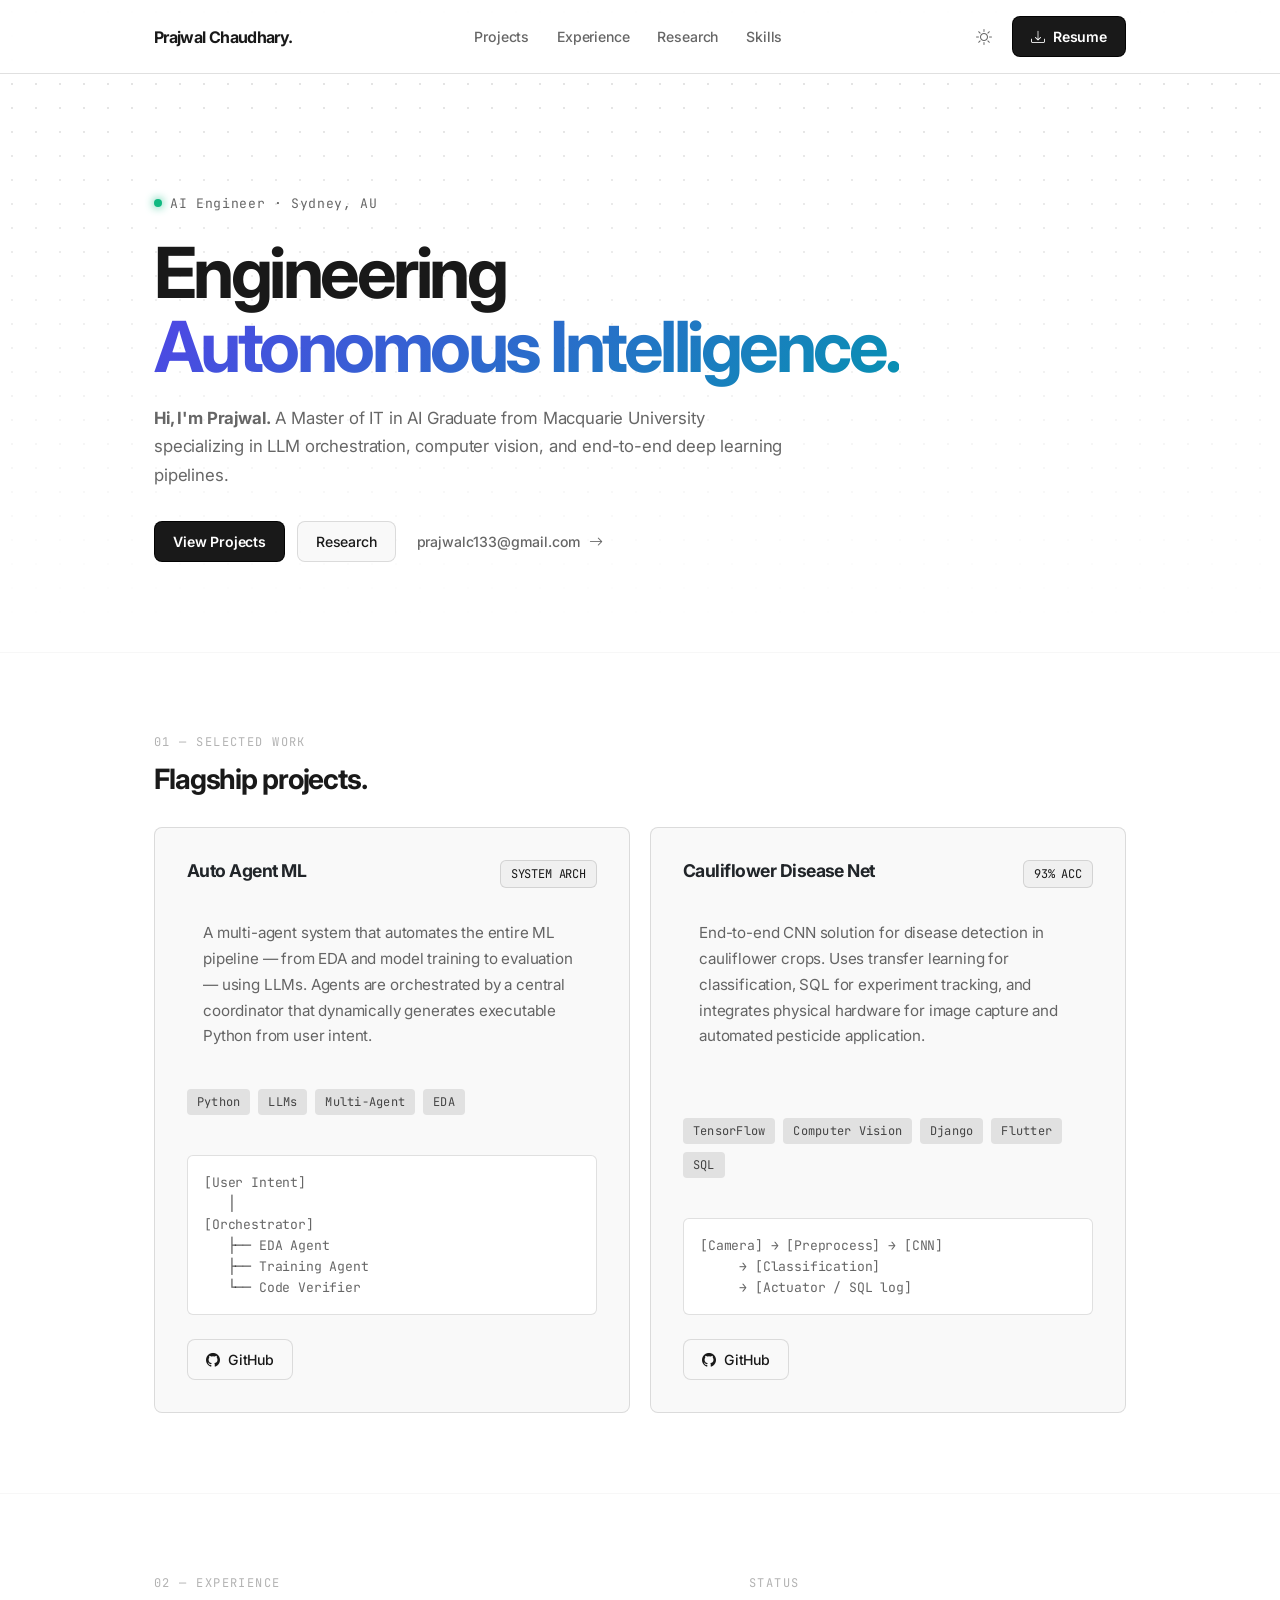
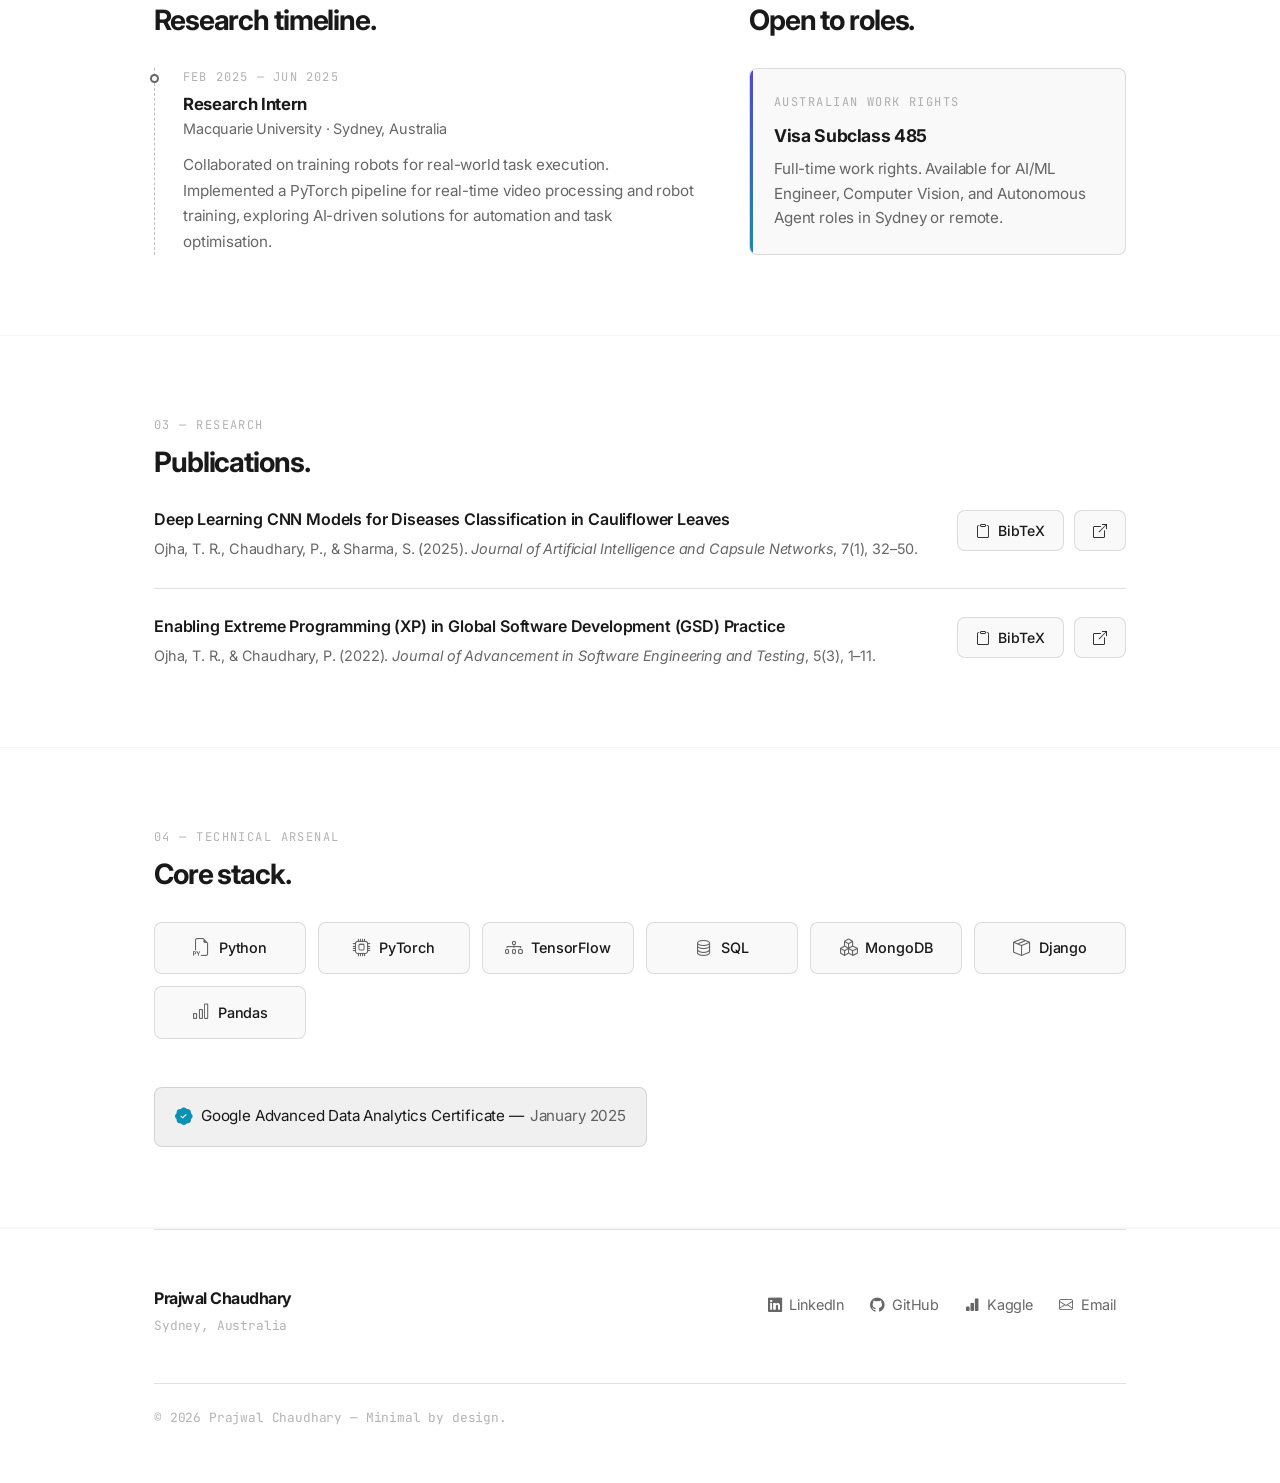
==== index.html @ 1d0d18d1 "added favicon" ====
<!doctype html>
<html lang="en" data-theme="light" data-bs-theme="light">
<head>
  <meta charset="utf-8" />
  <meta name="viewport" content="width=device-width,initial-scale=1" />
  
  <!-- Basic SEO -->
  <title>Prajwal Chaudhary | AI & Autonomous Systems Engineer</title>
  <meta name="description" content="Portfolio of Prajwal Chaudhary, an AI Engineer based in Sydney. Specializing in LLM orchestration, Computer Vision, and autonomous agent systems." />
  <meta name="keywords" content="Prajwal Chaudhary, AI Engineer, Machine Learning, LLM, Computer Vision, PyTorch, Python, Sydney, Macquarie University" />
  <meta name="author" content="Prajwal Chaudhary" />
  <meta name="theme-color" content="#ffffff" />
  
  <!-- Open Graph / Social Media Meta Tags -->
  <meta property="og:title" content="Prajwal Chaudhary | AI Engineer" />
  <meta property="og:description" content="Master of IT (AI) specializing in LLMs, Deep Learning, and Autonomous Agents." />
  <meta property="og:type" content="website" />
  <meta property="og:url" content="https://prajwalccc13.github.io/" />
  <!-- <meta property="og:image" content="assets/files/favicon.ico" /> -->

  <!-- JSON-LD for LLM Data Wrangling & Google Rich Snippets -->
  <script type="application/ld+json">
  {
    "@context": "https://schema.org",
    "@type": "Person",
    "name": "Prajwal Chaudhary",
    "jobTitle": "AI Engineer",
    "description": "Computer Engineer specializing in Artificial Intelligence, autonomous agents, and deep learning.",
    "url": "https://prajwalccc13.github.io/",
    "address": {
      "@type": "PostalAddress",
      "addressLocality": "Sydney",
      "addressCountry": "Australia"
    },
    "alumniOf": [
      {
        "@type": "CollegeOrUniversity",
        "name": "Macquarie University",
        "description": "Master of Information Technology in Artificial Intelligence"
      },
      {
        "@type": "CollegeOrUniversity",
        "name": "Nepal Engineering College"
        "description": "Bachelor of Computer Engineering"
      }
    ],
    "knowsAbout": [
      "Artificial Intelligence",
      "Software Engineering",
      "Machine Learning",
      "LLM Orchestration",
      "Computer Vision",
      "Python",
      "PyTorch",
      "TensorFlow"
    ],
    "hasCredential": {
      "@type": "EducationalOccupationalCredential",
      "credentialCategory": "Certificate",
      "name": "Google Advanced Data Analytics Certificate"
    },
    "sameAs": [
      "https://www.linkedin.com/in/prajwal-chaudhary/",
      "https://github.com/prajwalccc13",
      "https://www.kaggle.com/prajwalchaudhary"
    ]
  }
  </script>

  <!-- Fonts -->
  <link rel="preconnect" href="https://fonts.googleapis.com">
  <link rel="preconnect" href="https://fonts.gstatic.com" crossorigin>
  <link href="https://fonts.googleapis.com/css2?family=Inter:wght@300;400;500;600;700&family=JetBrains+Mono:wght@400;500&display=swap" rel="stylesheet">

  <!-- Bootstrap 5 -->
  <link href="https://cdn.jsdelivr.net/npm/bootstrap@5.3.3/dist/css/bootstrap.min.css" rel="stylesheet">
  <!-- Icons -->
  <link rel="stylesheet" href="https://cdn.jsdelivr.net/npm/bootstrap-icons@1.11.3/font/bootstrap-icons.min.css">
  <link rel="stylesheet" href="assets/css/style.css">
  <!-- Favicon for .ico file -->
  <link rel="icon" type="image/x-icon" href="assets/files/favicon.ico">





</head>

<body>

  <!-- Background Blueprint Pattern -->
  <div class="bg-pattern" aria-hidden="true"></div>

  <!-- ─── Navbar ─────────────────────────────────────── -->
  <nav class="nav-wrap" aria-label="Main Navigation">
    <div class="w">
      <div class="nav-inner">
        <a class="brand" href="#top" aria-label="Prajwal Chaudhary Home">Prajwal Chaudhary.</a>
        <div class="nav-links">
          <a href="#projects">Projects</a>
          <a href="#timeline">Experience</a>
          <a href="#publications">Research</a>
          <a href="#arsenal">Skills</a>
        </div>
        <div class="nav-actions">
          <button id="themeBtn" class="btn-ghost" style="padding: 6px 10px; border-radius: 6px;" aria-label="Toggle dark/light theme">
            <i class="bi bi-sun" id="themeIcon" aria-hidden="true"></i>
          </button>
          <a class="btn-base btn-solid" href="assets/files/prajwal_chaudhary_resume.pdf" download aria-label="Download Resume PDF">
            <i class="bi bi-download" aria-hidden="true"></i> Resume
          </a>
        </div>
      </div>
    </div>
  </nav>

  <!-- Wrapping primary content in <main> for parsers -->
  <main>
    
    <!-- ─── Hero ───────────────────────────────────────── -->
    <div class="w">
      <header id="top" class="hero">
        <div class="hero-eyebrow io">
          <span class="status-dot" aria-hidden="true"></span> AI Engineer · Sydney, AU
        </div>
        <h1 class="hero-title io io-d1">
          Engineering<br>
          <span class="text-gradient">Autonomous Intelligence.</span>
        </h1>
        <p class="hero-sub io io-d2">
          <strong>Hi, I'm Prajwal.</strong> A Master of IT in AI Graduate from Macquarie University specializing in LLM orchestration,
          computer vision, and end-to-end deep learning pipelines.
        </p>
        <div class="hero-actions io io-d3">
          <a href="#projects" class="btn-base btn-solid">View Projects</a>
          <a href="#publications" class="btn-base">Research</a>
          <a href="mailto:prajwalc133@gmail.com" class="btn-base btn-ghost">
            prajwalc133@gmail.com <i class="bi bi-arrow-right" aria-hidden="true"></i>
          </a>
        </div>
      </header>
    </div>

    <hr class="divider">

    <!-- ─── Projects ───────────────────────────────────── -->
    <div class="w">
      <section id="projects" class="section" aria-labelledby="projects-heading">
        <div class="section-label io" aria-hidden="true">01 — Selected Work</div>
        <h2 id="projects-heading" class="section-heading io io-d1">Flagship projects.</h2>

        <div class="card-grid">

          <!-- Auto Agent ML (Now semantic <article>) -->
          <article class="card io io-d1">
            <div class="card-top">
              <h3 class="card-title">Auto Agent ML</h3>
              <span class="card-stat" aria-label="System Architecture">SYSTEM ARCH</span>
            </div>
            <p class="card-body">
              A multi-agent system that automates the entire ML pipeline — from EDA and model training
              to evaluation — using LLMs. Agents are orchestrated by a central coordinator that
              dynamically generates executable Python from user intent.
            </p>
            <div class="tags" aria-label="Technologies Used">
              <span class="tag">Python</span>
              <span class="tag">LLMs</span>
              <span class="tag">Multi-Agent</span>
              <span class="tag">EDA</span>
            </div>
            <div class="code-block" aria-hidden="true">
              <pre>[User Intent]
   │
[Orchestrator]
   ├── EDA Agent
   ├── Training Agent
   └── Code Verifier</pre>
            </div>
            <div class="card-actions">
              <a href="https://github.com/prajwalccc13/AutoAgentML" class="btn-base" target="_blank" rel="noreferrer" aria-label="View Auto Agent ML on GitHub">
                <i class="bi bi-github" aria-hidden="true"></i> GitHub
              </a>
              <!-- <a href="#" class="btn-base" target="_blank" rel="noreferrer" aria-label="View Live Demo of Auto Agent ML">
                <i class="bi bi-play-circle" aria-hidden="true"></i> Demo
              </a> -->
            </div>
          </article>

          <!-- Cauliflower Disease -->
          <article class="card io io-d2">
            <div class="card-top">
              <h3 class="card-title">Cauliflower Disease Net</h3>
              <span class="card-stat" aria-label="93% Accuracy Achieved">93% ACC</span>
            </div>
            <p class="card-body">
              End-to-end CNN solution for disease detection in cauliflower crops. Uses transfer
              learning for classification, SQL for experiment tracking, and integrates physical
              hardware for image capture and automated pesticide application.
            </p>
            <div class="tags" aria-label="Technologies Used">
              <span class="tag">TensorFlow</span>
              <span class="tag">Computer Vision</span>
              <span class="tag">Django</span>
              <span class="tag">Flutter</span>
              <span class="tag">SQL</span>
            </div>
            <div class="code-block" aria-hidden="true">
              <pre>[Camera] → [Preprocess] → [CNN]
     → [Classification]
     → [Actuator / SQL log]</pre>
            </div>
            <div class="card-actions">
              <a href="https://github.com/prajwalccc13/POC-RaspPi-Backend-new" class="btn-base" target="_blank" rel="noreferrer" aria-label="View Cauliflower Disease Net on GitHub">
                <i class="bi bi-github" aria-hidden="true"></i> GitHub
              </a>
              <!-- <a href="#" class="btn-base" target="_blank" rel="noreferrer" aria-label="View Live Demo of Cauliflower Disease Net">
                <i class="bi bi-play-circle" aria-hidden="true"></i> Demo
              </a> -->
            </div>
          </article>

        </div>
      </section>
    </div>

    <hr class="divider">

    <!-- ─── Experience ──────────────────────────────────── -->
    <div class="w">
      <section id="timeline" class="section" aria-labelledby="experience-heading">
        <div class="row g-5">
          <div class="col-lg-7">
            <div class="section-label io" aria-hidden="true">02 — Experience</div>
            <h2 id="experience-heading" class="section-heading io io-d1">Research timeline.</h2>

            <div class="timeline io io-d2">
              <!-- Wrapping experience in article/time tags for parsers -->
              <article class="t-item">
                <time class="t-date" datetime="2025-02/2025-06">Feb 2025 — Jun 2025</time>
                <h3 class="t-role">Research Intern</h3>
                <div class="t-org">Macquarie University · Sydney, Australia</div>
                <p class="t-desc">
                  Collaborated on training robots for real-world task execution. Implemented a
                  PyTorch pipeline for real-time video processing and robot training, exploring
                  AI-driven solutions for automation and task optimisation.
                </p>
              </article>
            </div>
          </div>

          <div class="col-lg-5">
            <div class="section-label io" aria-hidden="true">Status</div>
            <h2 class="section-heading io io-d1">Open to roles.</h2>
            <aside class="recruiter-box io io-d2">
              <div class="label-sm">Australian Work Rights</div>
              <div class="big">Visa Subclass 485</div>
              <p>Full-time work rights. Available for AI/ML Engineer, Computer Vision, and Autonomous Agent roles in Sydney or remote.</p>
            </aside>
          </div>
        </div>
      </section>
    </div>

    <hr class="divider">

    <!-- ─── Publications ───────────────────────────────── -->
    <div class="w">
      <section id="publications" class="section" aria-labelledby="research-heading">
        <div class="section-label io" aria-hidden="true">03 — Research</div>
        <h2 id="research-heading" class="section-heading io io-d1">Publications.</h2>

        <ul class="pub-list">
          
          <!-- Uses itemscope for ScholarlyArticle -->
          <li class="pub-item io io-d1" itemscope itemtype="https://schema.org/ScholarlyArticle">
            <div>
              <h3 class="pub-title" itemprop="headline">Deep Learning CNN Models for Diseases Classification in Cauliflower Leaves</h3>
              <p class="pub-meta">
                <span itemprop="author">Ojha, T. R., Chaudhary, P., & Sharma, S.</span> 
                (<span itemprop="datePublished">2025</span>). 
                <em itemprop="publisher">Journal of Artificial Intelligence and Capsule Networks</em>, 7(1), 32–50.
              </p>
            </div>
            <div class="pub-actions">
              <button class="btn-base" type="button" data-bibtex="bib1" aria-label="Copy BibTeX Citation">
                <i class="bi bi-clipboard" aria-hidden="true"></i> BibTeX
              </button>
              <a class="btn-base" href="https://irojournals.com/aicn/article/pdf/7/1/3.pdf" target="_blank" rel="noreferrer" aria-label="View Research Paper">
                <i class="bi bi-box-arrow-up-right" aria-hidden="true"></i>
              </a>
            </div>
          </li>

          <li class="pub-item io io-d2" itemscope itemtype="https://schema.org/ScholarlyArticle">
            <div>
              <h3 class="pub-title" itemprop="headline">Enabling Extreme Programming (XP) in Global Software Development (GSD) Practice</h3>
              <p class="pub-meta">
                <span itemprop="author">Ojha, T. R., & Chaudhary, P.</span> 
                (<span itemprop="datePublished">2022</span>). 
                <em itemprop="publisher">Journal of Advancement in Software Engineering and Testing</em>, 5(3), 1–11.
              </p>
            </div>
            <div class="pub-actions">
              <button class="btn-base" type="button" data-bibtex="bib2" aria-label="Copy BibTeX Citation">
                <i class="bi bi-clipboard" aria-hidden="true"></i> BibTeX
              </button>
              <a class="btn-base" href="http://www.hbrppublication.com/OJS/index.php/JASET/article/view/2817" target="_blank" rel="noreferrer" aria-label="View Research Paper">
                <i class="bi bi-box-arrow-up-right" aria-hidden="true"></i>
              </a>
            </div>
          </li>

        </ul>

        <!-- Hidden BibTeX -->
        <textarea id="bib1" class="d-none" aria-hidden="true">
@article{ojha2025cauliflower,
  title   = {Deep Learning CNN Models for Diseases Classification in Cauliflower Leaves},
  author  = {Ojha, T. R. and Chaudhary, Prajwal and Sharma, S.},
  journal = {Journal of Artificial Intelligence and Capsule Networks},
  year    = {2025}, volume = {7}, number = {1}, pages = {32--50}
}</textarea>

        <textarea id="bib2" class="d-none" aria-hidden="true">
@article{ojha2022xp,
  title   = {Enabling Extreme Programming (XP) in Global Software Development (GSD) Practice},
  author  = {Ojha, T. R. and Chaudhary, Prajwal},
  journal = {Journal of Advancement in Software Engineering and Testing},
  year    = {2022}, volume = {5}, number = {3}, pages = {1--11}
}</textarea>
      </section>
    </div>

    <hr class="divider">

    <!-- ─── Arsenal ─────────────────────────────────────── -->
    <div class="w">
      <section id="arsenal" class="section" aria-labelledby="skills-heading">
        <div class="section-label io" aria-hidden="true">04 — Technical Arsenal</div>
        <h2 id="skills-heading" class="section-heading io io-d1">Core stack.</h2>

        <div class="skills-grid io io-d2" aria-label="List of technical skills">
          <div class="skill-chip"><i class="bi bi-filetype-py" aria-hidden="true"></i> Python</div>
          <div class="skill-chip"><i class="bi bi-cpu" aria-hidden="true"></i> PyTorch</div>
          <div class="skill-chip"><i class="bi bi-diagram-3" aria-hidden="true"></i> TensorFlow</div>
          <div class="skill-chip"><i class="bi bi-database" aria-hidden="true"></i> SQL</div>
          <div class="skill-chip"><i class="bi bi-boxes" aria-hidden="true"></i> MongoDB</div>
          <div class="skill-chip"><i class="bi bi-box-seam" aria-hidden="true"></i> Django</div>
          <div class="skill-chip"><i class="bi bi-bar-chart" aria-hidden="true"></i> Pandas</div>
        </div>

        <div class="mt-5 io io-d3" style="font-size: 0.95rem; color: var(--text); background: var(--surface2); padding: 16px 20px; border-radius: var(--r); display: inline-flex; align-items: center; border: 1px solid var(--border);">
          <i class="bi bi-patch-check-fill me-2" style="color: #0891b2; font-size: 1.1rem;" aria-hidden="true"></i>
          Google Advanced Data Analytics Certificate &mdash; <time datetime="2025-01" style="color: var(--muted); margin-left: 6px;">January 2025</time>
        </div>
      </section>
    </div>

    <hr class="divider">

    <!-- ─── Insights ────────────────────────────────────── -->
    <!-- <div class="w">
      <section id="insights" class="section" aria-labelledby="insights-heading">
        <div class="section-label io" aria-hidden="true">05 — AI Insights</div>
        <h2 id="insights-heading" class="section-heading io io-d1">Technical deep dives.</h2>

        <div class="card-grid">
          <article class="card insight-card io io-d1" style="padding: 24px;">
            <div class="section-label" style="margin-bottom: 10px; color: #0891b2;">Coming soon</div>
            <h3 class="card-title" style="margin-bottom: 12px;">Agent Orchestration Patterns</h3>
            <p class="card-body" style="margin-bottom: 20px; font-size: 0.9rem;">
              A walkthrough of verification loops, safety checks, and reliability patterns
              in multi-agent LLM systems.
            </p>
            <div class="card-actions">
              <a href="#" class="btn-base" aria-label="Read on Medium"><i class="bi bi-medium" aria-hidden="true"></i> Medium</a>
              <a href="#" class="btn-base" aria-label="View Gist"><i class="bi bi-file-earmark-code" aria-hidden="true"></i> Gist</a>
            </div>
          </article>
          
          <article class="card insight-card io io-d2" style="padding: 24px;">
            <div class="section-label" style="margin-bottom: 10px; color: #0891b2;">Coming soon</div>
            <h3 class="card-title" style="margin-bottom: 12px;">Real-time Vision for Robotics</h3>
            <p class="card-body" style="margin-bottom: 20px; font-size: 0.9rem;">
              Notes on latency budgets, batching strategies, and deployment
              tradeoffs for live PyTorch video pipelines.
            </p>
            <div class="card-actions">
              <a href="#" class="btn-base" aria-label="Read Write-up"><i class="bi bi-journal-code" aria-hidden="true"></i> Write-up</a>
              <a href="#" class="btn-base" aria-label="View Code"><i class="bi bi-github" aria-hidden="true"></i> Code</a>
            </div>
          </article>
        </div>
      </section>
    </div> -->


  </main>

  <!-- ─── Footer ──────────────────────────────────────── -->
  <hr class="divider">
  <div class="w">
    <footer aria-label="Site Footer">
      <div class="footer-inner">
        <div>
          <address style="font-style: normal;">
            <div class="footer-name">Prajwal Chaudhary</div>
            <div class="footer-city">Sydney, Australia</div>
          </address>
        </div>
        <div class="footer-links">
          <a href="https://www.linkedin.com/in/prajwal-chaudhary/" target="_blank" rel="noreferrer" aria-label="LinkedIn Profile">
            <i class="bi bi-linkedin" aria-hidden="true"></i> LinkedIn
          </a>
          <a href="https://github.com/prajwaljpj" target="_blank" rel="noreferrer" aria-label="GitHub Profile">
            <i class="bi bi-github" aria-hidden="true"></i> GitHub
          </a>
          <a href="https://github.com/prajwalccc13" target="_blank" rel="noreferrer" aria-label="Kaggle Profile">
            <i class="bi bi-bar-chart-fill" aria-hidden="true"></i> Kaggle
          </a>
          <a href="mailto:prajwalc133@gmail.com" aria-label="Send Email">
            <i class="bi bi-envelope" aria-hidden="true"></i> Email
          </a>
        </div>
        <div class="footer-copy">
          © 2026 Prajwal Chaudhary — Minimal by design.
        </div>
      </div>
    </footer>
  </div>

  <!-- ─── Scripts ─────────────────────────────────────── -->
  <script src="https://cdn.jsdelivr.net/npm/bootstrap@5.3.3/dist/js/bootstrap.bundle.min.js"></script>
  <script src="assets/js/script.js"></script>

</body>
</html>
---- assets/css/style.css ----
/* ─── Tokens ─────────────────────────────────────── */
:root {
    --sans: "Inter", -apple-system, BlinkMacSystemFont, "Segoe UI", Roboto, sans-serif;
    --mono: "JetBrains Mono", ui-monospace, SFMono-Regular, Menlo, Consolas, monospace;

    --bg: #000000;
    --surface: #0c0c0c;
    --surface2: #141414;
    --text: rgba(255, 255, 255, 0.90);
    --muted: rgba(255, 255, 255, 0.60);
    --faint: rgba(255, 255, 255, 0.28);
    --border: rgba(255, 255, 255, 0.12);
    --border-h: rgba(255, 255, 255, 0.25);
    --nav-blur: rgba(0, 0, 0, 0.75);

    --brand-grad: linear-gradient(135deg, #818cf8 0%, #22d3ee 100%);
    --brand-glow: rgba(129, 140, 248, 0.15);

    --r: 8px;
    --max: 1020px;
}

[data-theme="light"] {
    --bg: #ffffff;
    --surface: #f9f9f9;
    --surface2: #f0f0f0;
    --text: rgba(0, 0, 0, 0.90);
    --muted: rgba(0, 0, 0, 0.60);
    --faint: rgba(0, 0, 0, 0.30);
    --border: rgba(0, 0, 0, 0.12);
    --border-h: rgba(0, 0, 0, 0.25);
    --nav-blur: rgba(255, 255, 255, 0.80);

    --brand-grad: linear-gradient(135deg, #4f46e5 0%, #0891b2 100%);
    --brand-glow: rgba(79, 70, 229, 0.1);
}

/* ─── Reset / Base ───────────────────────────────── */
*,
*::before,
*::after {
    box-sizing: border-box;
}

html {
    scroll-behavior: smooth;
}

body {
    margin: 0;
    font-family: var(--sans);
    background: var(--bg);
    color: var(--text);
    -webkit-font-smoothing: antialiased;
    -moz-osx-font-smoothing: grayscale;
    letter-spacing: -0.01em;
    transition: background .3s ease, color .3s ease;
    position: relative;
}

/* Subtle Engineering Grid Background */
.bg-pattern {
    position: fixed;
    top: 0;
    left: 0;
    width: 100%;
    height: 100vh;
    background-image: radial-gradient(var(--border) 1px, transparent 1px);
    background-size: 24px 24px;
    mask-image: linear-gradient(to bottom, black 0%, transparent 70%);
    -webkit-mask-image: linear-gradient(to bottom, black 0%, transparent 70%);
    z-index: -1;
    pointer-events: none;
}

a {
    color: inherit;
    text-decoration: none;
}

.mono {
    font-family: var(--mono);
}

/* Responsive Container Padding */
.w {
    max-width: var(--max);
    margin: 0 auto;
    padding: 0 24px;
}

@media (max-width: 640px) {
    .w {
        padding: 0 16px;
    }
}

/* Text Gradient */
.text-gradient {
    background: var(--brand-grad);
    -webkit-background-clip: text;
    -webkit-text-fill-color: transparent;
    background-clip: text;
    color: transparent;
}

/* Pulsing Status Dot */
.status-dot {
    display: inline-block;
    width: 8px;
    height: 8px;
    background: #10b981;
    border-radius: 50%;
    box-shadow: 0 0 10px #10b981;
    margin-right: 8px;
    transform: translateY(-1px);
    animation: pulse 2s infinite;
}

@keyframes pulse {
    0% {
        box-shadow: 0 0 0 0 rgba(16, 185, 129, 0.7);
    }

    70% {
        box-shadow: 0 0 0 6px rgba(16, 185, 129, 0);
    }

    100% {
        box-shadow: 0 0 0 0 rgba(16, 185, 129, 0);
    }
}

/* ─── Navbar (Mobile Optimized) ──────────────────── */
.nav-wrap {
    position: sticky;
    top: 0;
    z-index: 100;
    background: var(--nav-blur);
    backdrop-filter: blur(12px);
    -webkit-backdrop-filter: blur(12px);
    border-bottom: 1px solid var(--border);
}

.nav-inner {
    display: flex;
    align-items: center;
    justify-content: space-between;
    padding: 16px 0;
    flex-wrap: wrap;
    gap: 12px;
}

.brand {
    font-size: 1rem;
    font-weight: 700;
    letter-spacing: -0.04em;
    color: var(--text);
}

/* Native App-Like Horizontal Scrolling for Mobile */
.nav-links {
    display: flex;
    gap: 4px;
    align-items: center;
    overflow-x: auto;
    white-space: nowrap;
    -webkit-overflow-scrolling: touch;
    scrollbar-width: none;
    /* Firefox */
    order: 3;
    /* Pushes to bottom row on mobile */
    width: 100%;
    padding-bottom: 4px;
}

.nav-links::-webkit-scrollbar {
    display: none;
}

/* Chrome/Safari/Edge */

@media (min-width: 768px) {
    .nav-links {
        width: auto;
        order: 0;
        padding-bottom: 0;
        overflow-x: visible;
    }
}

.nav-links a {
    font-size: 0.88rem;
    font-weight: 500;
    color: var(--muted);
    padding: 6px 12px;
    border-radius: 6px;
    transition: color .2s, background .2s;
}

.nav-links a:hover {
    color: var(--text);
    background: var(--surface2);
}

.nav-actions {
    display: flex;
    gap: 8px;
    align-items: center;
}

/* ─── Buttons ────────────────────────────────────── */
.btn-base {
    display: inline-flex;
    align-items: center;
    gap: 8px;
    font-size: 0.88rem;
    font-weight: 500;
    padding: 9px 18px;
    border-radius: var(--r);
    border: 1px solid var(--border);
    background: var(--surface);
    color: var(--text);
    cursor: pointer;
    transition: all .2s ease;
    white-space: nowrap;
}

.btn-base:hover {
    background: var(--surface2);
    border-color: var(--border-h);
    transform: translateY(-1px);
    box-shadow: 0 4px 12px var(--brand-glow);
}

.btn-solid {
    background: var(--text);
    color: var(--bg);
    border-color: var(--text);
    font-weight: 600;
}

.btn-solid:hover {
    background: var(--muted);
    border-color: var(--muted);
    color: var(--bg);
    transform: translateY(-1px);
}

.btn-ghost {
    border-color: transparent;
    background: transparent;
    color: var(--muted);
    padding-left: 8px;
    padding-right: 8px;
}

.btn-ghost:hover {
    background: var(--surface2);
    color: var(--text);
    transform: none;
}

/* Hide "Resume" text on very small phones to save space */
@media (max-width: 400px) {
    .hide-mobile {
        display: none;
    }
}

/* ─── Hero ───────────────────────────────────────── */
.hero {
    padding: 100px 0 80px;
    position: relative;
}

@media (min-width: 768px) {
    .hero {
        padding: 120px 0 90px;
    }
}

.hero-eyebrow {
    font-family: var(--mono);
    font-size: 0.82rem;
    color: var(--muted);
    margin-bottom: 22px;
    letter-spacing: 0.05em;
    display: flex;
    align-items: center;
}

.hero-title {
    font-size: clamp(2.6rem, 8vw, 4.4rem);
    font-weight: 700;
    letter-spacing: -0.05em;
    line-height: 1.05;
    margin: 0 0 20px;
    color: var(--text);
}

.hero-sub {
    font-size: 1.05rem;
    color: var(--muted);
    max-width: 58ch;
    line-height: 1.7;
    margin: 0 0 32px;
}

.hero-actions {
    display: flex;
    gap: 12px;
    flex-wrap: wrap;
}

/* ─── Divider ────────────────────────────────────── */
.divider {
    border: none;
    border-top: 1px solid var(--border);
    margin: 0;
}

/* ─── Section wrapper ────────────────────────────── */
.section {
    padding: 60px 0;
}

@media (min-width: 768px) {
    .section {
        padding: 80px 0;
    }
}

.section-label {
    font-family: var(--mono);
    font-size: 0.75rem;
    color: var(--faint);
    letter-spacing: 0.12em;
    text-transform: uppercase;
    margin-bottom: 12px;
}

.section-heading {
    font-size: 1.75rem;
    font-weight: 700;
    letter-spacing: -0.04em;
    margin: 0 0 30px;
    color: var(--text);
}

/* ─── Cards (Projects & Insights) ────────────────── */
.card-grid {
    display: grid;
    grid-template-columns: 1fr;
    gap: 20px;
}

@media (min-width: 768px) {
    .card-grid {
        grid-template-columns: 1fr 1fr;
    }
}

.card {
    background: var(--surface);
    border: 1px solid var(--border);
    border-radius: var(--r);
    padding: 24px;
    display: flex;
    flex-direction: column;
    position: relative;
    overflow: hidden;
    transition: transform .3s ease, border-color .3s ease, box-shadow .3s ease;
}

@media (min-width: 768px) {
    .card {
        padding: 32px;
    }
}

.card::before {
    content: '';
    position: absolute;
    top: 0;
    left: 0;
    right: 0;
    height: 2px;
    background: var(--brand-grad);
    opacity: 0;
    transition: opacity .3s ease;
}

.card:hover {
    border-color: var(--border-h);
    transform: translateY(-4px);
    box-shadow: 0 12px 40px rgba(0, 0, 0, 0.2);
}

[data-theme="light"] .card:hover {
    box-shadow: 0 12px 40px rgba(0, 0, 0, 0.05);
}

.card:hover::before {
    opacity: 1;
}

.card-top {
    display: flex;
    justify-content: space-between;
    align-items: flex-start;
    gap: 12px;
    margin-bottom: 16px;
}

.card-title {
    font-size: 1.1rem;
    font-weight: 700;
    letter-spacing: -0.03em;
    margin: 0;
}

.card-stat {
    font-family: var(--mono);
    font-size: 0.75rem;
    color: var(--text);
    background: var(--surface2);
    border: 1px solid var(--border);
    padding: 4px 10px;
    border-radius: 6px;
    white-space: nowrap;
}

.card-body {
    font-size: 0.95rem;
    color: var(--muted);
    line-height: 1.7;
    flex: 1;
    margin: 0 0 24px;
}

.tags {
    display: flex;
    flex-wrap: wrap;
    gap: 8px;
    margin-bottom: 24px;
}

.tag {
    font-family: var(--mono);
    font-size: 0.75rem;
    color: var(--text);
    background: var(--border);
    padding: 4px 10px;
    border-radius: 4px;
    letter-spacing: 0.02em;
    opacity: 0.8;
}

.card-actions {
    display: flex;
    gap: 10px;
    margin-top: auto;
}

/* ─── Code Block (architecture) ─────────────────── */
.code-block {
    background: var(--bg);
    border: 1px solid var(--border);
    border-radius: 6px;
    padding: 16px;
    margin: 16px 0 24px;
    overflow-x: auto;
}

.code-block pre {
    font-family: var(--mono);
    font-size: 0.82rem;
    color: var(--muted);
    margin: 0;
    white-space: pre;
    line-height: 1.6;
}

/* ─── Timeline ───────────────────────────────────── */
.timeline {
    border-left: 1px dashed var(--border-h);
    padding-left: 24px;
    margin: 0;
}

@media (min-width: 768px) {
    .timeline {
        padding-left: 28px;
    }
}

.t-item {
    position: relative;
    padding-bottom: 36px;
}

.t-item:last-child {
    padding-bottom: 0;
}

.t-item::before {
    content: "";
    position: absolute;
    left: -29px;
    top: 6px;
    width: 9px;
    height: 9px;
    border-radius: 50%;
    background: var(--bg);
    border: 2px solid var(--muted);
    transition: border-color .3s;
}

@media (min-width: 768px) {
    .t-item::before {
        left: -33px;
    }
}

.t-item:hover::before {
    border-color: #0891b2;
}

[data-theme="dark"] .t-item:hover::before {
    border-color: #22d3ee;
}

.t-date {
    font-family: var(--mono);
    font-size: 0.75rem;
    color: var(--faint);
    text-transform: uppercase;
    letter-spacing: 0.10em;
    margin-bottom: 8px;
    display: block;
}

.t-role {
    font-size: 1.05rem;
    font-weight: 700;
    letter-spacing: -0.02em;
    margin-bottom: 4px;
    color: var(--text);
}

.t-org {
    font-size: 0.9rem;
    color: var(--muted);
    margin-bottom: 12px;
}

.t-desc {
    font-size: 0.95rem;
    color: var(--muted);
    line-height: 1.7;
    margin: 0;
}

/* ─── Publications ───────────────────────────────── */
.pub-list {
    margin: 0;
    padding: 0;
    list-style: none;
}

.pub-item {
    padding: 24px 0;
    border-bottom: 1px solid var(--border);
    display: flex;
    align-items: flex-start;
    justify-content: space-between;
    gap: 16px;
    transition: background .3s;
}

@media (min-width: 768px) {
    .pub-item {
        padding: 28px 0;
        gap: 24px;
    }
}

.pub-item:first-child {
    padding-top: 0;
}

.pub-item:last-child {
    border-bottom: none;
    padding-bottom: 0;
}

.pub-title {
    font-size: 1rem;
    font-weight: 600;
    letter-spacing: -0.01em;
    margin-bottom: 8px;
    color: var(--text);
}

.pub-meta {
    font-size: 0.9rem;
    color: var(--muted);
    line-height: 1.6;
    margin: 0;
}

.pub-actions {
    display: flex;
    gap: 10px;
    flex-shrink: 0;
    flex-wrap: wrap;
}

@media (max-width: 640px) {
    .pub-item {
        flex-direction: column;
    }
}

/* ─── Skills Grid ────────────────────────────────── */
.skills-grid {
    display: grid;
    grid-template-columns: repeat(auto-fill, minmax(130px, 1fr));
    gap: 12px;
}

.skill-chip {
    display: flex;
    align-items: center;
    justify-content: center;
    gap: 8px;
    border: 1px solid var(--border);
    border-radius: var(--r);
    padding: 12px;
    font-size: 0.9rem;
    font-weight: 500;
    color: var(--text);
    background: var(--surface);
    transition: all .2s;
}

.skill-chip i {
    color: var(--muted);
    font-size: 1.1rem;
    transition: color .2s;
}

.skill-chip:hover {
    border-color: var(--border-h);
    transform: translateY(-2px);
    box-shadow: 0 4px 12px var(--brand-glow);
}

.skill-chip:hover i {
    color: #0891b2;
}

[data-theme="dark"] .skill-chip:hover i {
    color: #22d3ee;
}

/* ─── Recruiter Box ──────────────────────────────── */
.recruiter-box {
    border: 1px solid var(--border);
    border-radius: var(--r);
    padding: 24px;
    background: var(--surface);
    position: relative;
    overflow: hidden;
}

.recruiter-box::before {
    content: '';
    position: absolute;
    top: 0;
    left: 0;
    bottom: 0;
    width: 3px;
    background: var(--brand-grad);
}

.recruiter-box .label-sm {
    font-family: var(--mono);
    font-size: 0.75rem;
    text-transform: uppercase;
    letter-spacing: 0.12em;
    color: var(--faint);
    margin-bottom: 12px;
}

.recruiter-box .big {
    font-size: 1.1rem;
    font-weight: 700;
    letter-spacing: -0.02em;
    margin-bottom: 8px;
    color: var(--text);
}

.recruiter-box p {
    font-size: 0.95rem;
    color: var(--muted);
    margin: 0;
    line-height: 1.6;
}

/* ─── Footer ─────────────────────────────────────── */
footer {
    padding: 40px 0;
    border-top: 1px solid var(--border);
}

@media (min-width: 768px) {
    footer {
        padding: 56px 0;
    }
}

.footer-inner {
    display: flex;
    flex-wrap: wrap;
    justify-content: space-between;
    align-items: flex-start;
    gap: 24px;
}

.footer-name {
    font-size: 1rem;
    font-weight: 700;
    letter-spacing: -0.03em;
    margin-bottom: 6px;
}

.footer-city {
    font-family: var(--mono);
    font-size: 0.8rem;
    color: var(--faint);
}

.footer-links {
    display: flex;
    gap: 6px;
    flex-wrap: wrap;
    align-items: center;
}

.footer-links a {
    font-size: 0.9rem;
    color: var(--muted);
    display: flex;
    gap: 8px;
    align-items: center;
    padding: 8px 10px;
    border-radius: 6px;
    transition: all .2s;
}

.footer-links a:hover {
    color: var(--text);
    background: var(--surface2);
}

.footer-copy {
    width: 100%;
    font-family: var(--mono);
    font-size: 0.8rem;
    color: var(--faint);
    padding-top: 24px;
    border-top: 1px solid var(--border);
    margin-top: 8px;
}

/* ─── Fade-in (Intersection Observer) ───────────── */
.io {
    opacity: 0;
    transform: translateY(16px);
    transition: opacity .6s ease-out, transform .6s ease-out;
}

.io.in {
    opacity: 1;
    transform: translateY(0);
}

.io-d1 {
    transition-delay: .08s;
}

.io-d2 {
    transition-delay: .16s;
}

.io-d3 {
    transition-delay: .24s;
}

@media (prefers-reduced-motion: reduce) {
    .io {
        transition: none;
        opacity: 1;
        transform: none;
    }

    .status-dot {
        animation: none;
        box-shadow: none;
    }
}

/* ─── Focus rings ────────────────────────────────── */
:focus-visible {
    outline: 2px solid var(--text);
    outline-offset: 3px;
    border-radius: 4px;
}
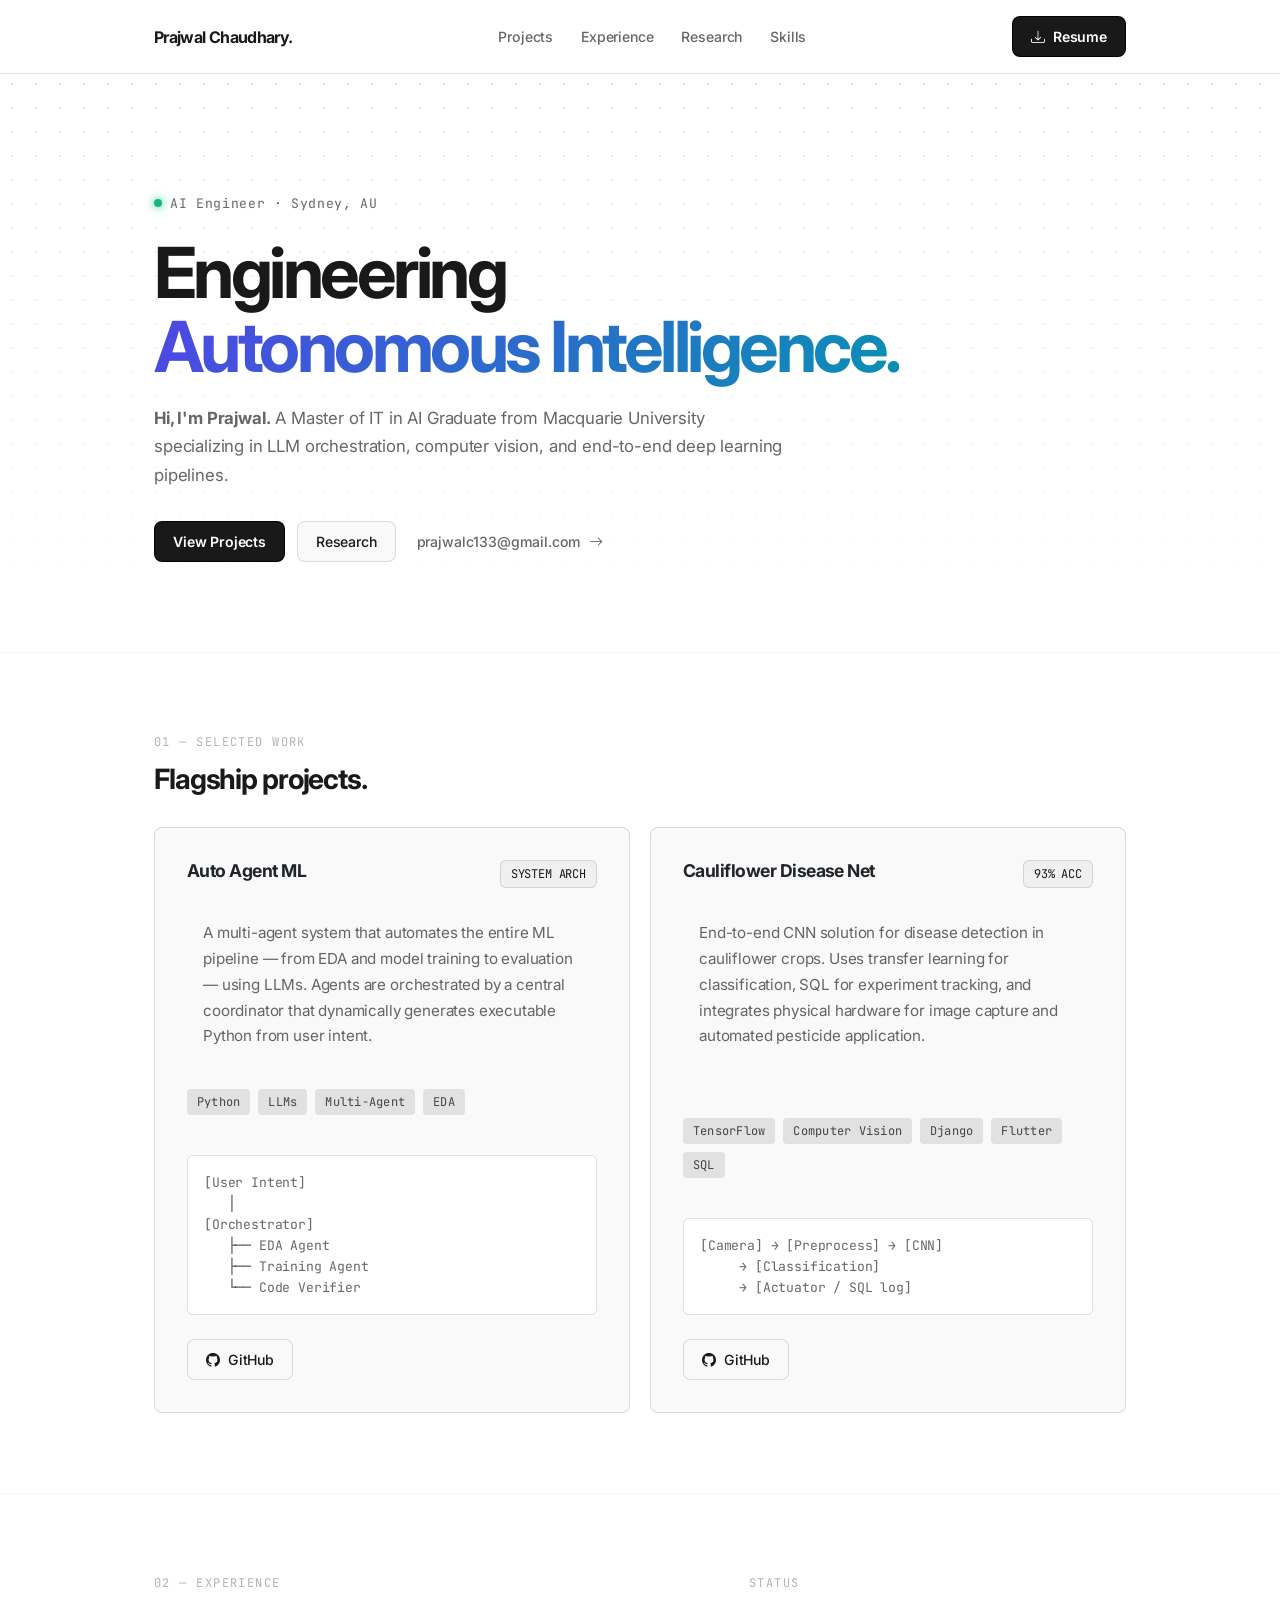
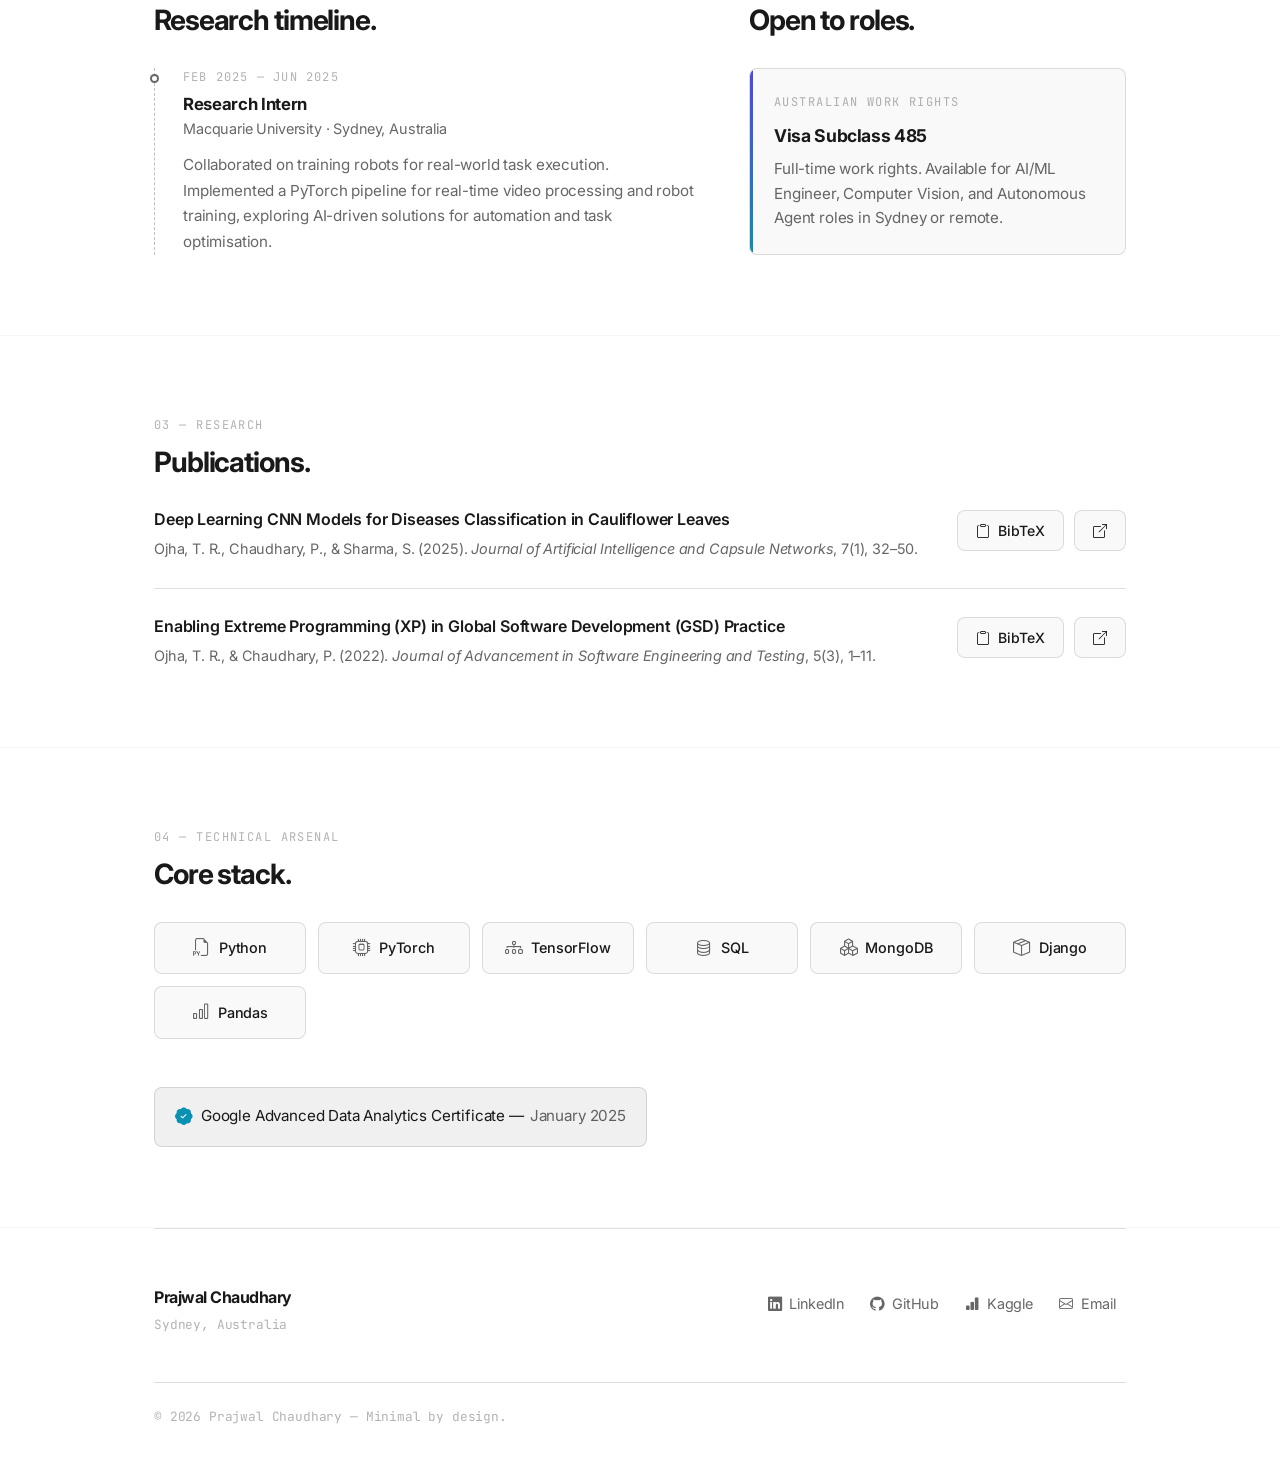
==== commit 7387a913: "removed dark mode" ====
--- a/index.html
+++ b/index.html
@@ -1,5 +1,5 @@
 <!doctype html>
-<html lang="en" data-theme="light" data-bs-theme="light">
+<html lang="en">
 <head>
   <meta charset="utf-8" />
   <meta name="viewport" content="width=device-width,initial-scale=1" />
@@ -40,7 +40,7 @@
       },
       {
         "@type": "CollegeOrUniversity",
-        "name": "Nepal Engineering College"
+        "name": "Nepal Engineering College",
         "description": "Bachelor of Computer Engineering"
       }
     ],
@@ -79,11 +79,6 @@
   <link rel="stylesheet" href="assets/css/style.css">
   <!-- Favicon for .ico file -->
   <link rel="icon" type="image/x-icon" href="assets/files/favicon.ico">
-
-
-
-
-
 </head>
 
 <body>
@@ -103,11 +98,8 @@
           <a href="#arsenal">Skills</a>
         </div>
         <div class="nav-actions">
-          <button id="themeBtn" class="btn-ghost" style="padding: 6px 10px; border-radius: 6px;" aria-label="Toggle dark/light theme">
-            <i class="bi bi-sun" id="themeIcon" aria-hidden="true"></i>
-          </button>
           <a class="btn-base btn-solid" href="assets/files/prajwal_chaudhary_resume.pdf" download aria-label="Download Resume PDF">
-            <i class="bi bi-download" aria-hidden="true"></i> Resume
+            <i class="bi bi-download" aria-hidden="true"></i> <span class="hide-mobile">Resume</span>
           </a>
         </div>
       </div>
@@ -151,7 +143,7 @@
 
         <div class="card-grid">
 
-          <!-- Auto Agent ML (Now semantic <article>) -->
+          <!-- Auto Agent ML -->
           <article class="card io io-d1">
             <div class="card-top">
               <h3 class="card-title">Auto Agent ML</h3>
@@ -180,9 +172,6 @@
               <a href="https://github.com/prajwalccc13/AutoAgentML" class="btn-base" target="_blank" rel="noreferrer" aria-label="View Auto Agent ML on GitHub">
                 <i class="bi bi-github" aria-hidden="true"></i> GitHub
               </a>
-              <!-- <a href="#" class="btn-base" target="_blank" rel="noreferrer" aria-label="View Live Demo of Auto Agent ML">
-                <i class="bi bi-play-circle" aria-hidden="true"></i> Demo
-              </a> -->
             </div>
           </article>
 
@@ -213,9 +202,6 @@
               <a href="https://github.com/prajwalccc13/POC-RaspPi-Backend-new" class="btn-base" target="_blank" rel="noreferrer" aria-label="View Cauliflower Disease Net on GitHub">
                 <i class="bi bi-github" aria-hidden="true"></i> GitHub
               </a>
-              <!-- <a href="#" class="btn-base" target="_blank" rel="noreferrer" aria-label="View Live Demo of Cauliflower Disease Net">
-                <i class="bi bi-play-circle" aria-hidden="true"></i> Demo
-              </a> -->
             </div>
           </article>
 
@@ -234,7 +220,6 @@
             <h2 id="experience-heading" class="section-heading io io-d1">Research timeline.</h2>
 
             <div class="timeline io io-d2">
-              <!-- Wrapping experience in article/time tags for parsers -->
               <article class="t-item">
                 <time class="t-date" datetime="2025-02/2025-06">Feb 2025 — Jun 2025</time>
                 <h3 class="t-role">Research Intern</h3>
@@ -271,7 +256,6 @@
 
         <ul class="pub-list">
           
-          <!-- Uses itemscope for ScholarlyArticle -->
           <li class="pub-item io io-d1" itemscope itemtype="https://schema.org/ScholarlyArticle">
             <div>
               <h3 class="pub-title" itemprop="headline">Deep Learning CNN Models for Diseases Classification in Cauliflower Leaves</h3>
@@ -355,45 +339,6 @@
         </div>
       </section>
     </div>
-
-    <hr class="divider">
-
-    <!-- ─── Insights ────────────────────────────────────── -->
-    <!-- <div class="w">
-      <section id="insights" class="section" aria-labelledby="insights-heading">
-        <div class="section-label io" aria-hidden="true">05 — AI Insights</div>
-        <h2 id="insights-heading" class="section-heading io io-d1">Technical deep dives.</h2>
-
-        <div class="card-grid">
-          <article class="card insight-card io io-d1" style="padding: 24px;">
-            <div class="section-label" style="margin-bottom: 10px; color: #0891b2;">Coming soon</div>
-            <h3 class="card-title" style="margin-bottom: 12px;">Agent Orchestration Patterns</h3>
-            <p class="card-body" style="margin-bottom: 20px; font-size: 0.9rem;">
-              A walkthrough of verification loops, safety checks, and reliability patterns
-              in multi-agent LLM systems.
-            </p>
-            <div class="card-actions">
-              <a href="#" class="btn-base" aria-label="Read on Medium"><i class="bi bi-medium" aria-hidden="true"></i> Medium</a>
-              <a href="#" class="btn-base" aria-label="View Gist"><i class="bi bi-file-earmark-code" aria-hidden="true"></i> Gist</a>
-            </div>
-          </article>
-          
-          <article class="card insight-card io io-d2" style="padding: 24px;">
-            <div class="section-label" style="margin-bottom: 10px; color: #0891b2;">Coming soon</div>
-            <h3 class="card-title" style="margin-bottom: 12px;">Real-time Vision for Robotics</h3>
-            <p class="card-body" style="margin-bottom: 20px; font-size: 0.9rem;">
-              Notes on latency budgets, batching strategies, and deployment
-              tradeoffs for live PyTorch video pipelines.
-            </p>
-            <div class="card-actions">
-              <a href="#" class="btn-base" aria-label="Read Write-up"><i class="bi bi-journal-code" aria-hidden="true"></i> Write-up</a>
-              <a href="#" class="btn-base" aria-label="View Code"><i class="bi bi-github" aria-hidden="true"></i> Code</a>
-            </div>
-          </article>
-        </div>
-      </section>
-    </div> -->
-
 
   </main>
 
@@ -412,10 +357,10 @@
           <a href="https://www.linkedin.com/in/prajwal-chaudhary/" target="_blank" rel="noreferrer" aria-label="LinkedIn Profile">
             <i class="bi bi-linkedin" aria-hidden="true"></i> LinkedIn
           </a>
-          <a href="https://github.com/prajwaljpj" target="_blank" rel="noreferrer" aria-label="GitHub Profile">
+          <a href="https://github.com/prajwalccc13" target="_blank" rel="noreferrer" aria-label="GitHub Profile">
             <i class="bi bi-github" aria-hidden="true"></i> GitHub
           </a>
-          <a href="https://github.com/prajwalccc13" target="_blank" rel="noreferrer" aria-label="Kaggle Profile">
+          <a href="https://www.kaggle.com/prajwalchaudhary" target="_blank" rel="noreferrer" aria-label="Kaggle Profile">
             <i class="bi bi-bar-chart-fill" aria-hidden="true"></i> Kaggle
           </a>
           <a href="mailto:prajwalc133@gmail.com" aria-label="Send Email">
@@ -430,8 +375,9 @@
   </div>
 
   <!-- ─── Scripts ─────────────────────────────────────── -->
-  <script src="https://cdn.jsdelivr.net/npm/bootstrap@5.3.3/dist/js/bootstrap.bundle.min.js"></script>
-  <script src="assets/js/script.js"></script>
+  <!-- Note: Added defer to bootstrap bundle to prevent render-blocking -->
+  <script src="https://cdn.jsdelivr.net/npm/bootstrap@5.3.3/dist/js/bootstrap.bundle.min.js" defer></script>
+  <script src="assets/js/script.js" defer></script>
 
 </body>
 </html>
--- a/assets/css/style.css
+++ b/assets/css/style.css
@@ -1,26 +1,8 @@
-/* ─── Tokens ─────────────────────────────────────── */
+/* ─── Tokens (Light Theme Only) ──────────────────── */
 :root {
     --sans: "Inter", -apple-system, BlinkMacSystemFont, "Segoe UI", Roboto, sans-serif;
     --mono: "JetBrains Mono", ui-monospace, SFMono-Regular, Menlo, Consolas, monospace;
 
-    --bg: #000000;
-    --surface: #0c0c0c;
-    --surface2: #141414;
-    --text: rgba(255, 255, 255, 0.90);
-    --muted: rgba(255, 255, 255, 0.60);
-    --faint: rgba(255, 255, 255, 0.28);
-    --border: rgba(255, 255, 255, 0.12);
-    --border-h: rgba(255, 255, 255, 0.25);
-    --nav-blur: rgba(0, 0, 0, 0.75);
-
-    --brand-grad: linear-gradient(135deg, #818cf8 0%, #22d3ee 100%);
-    --brand-glow: rgba(129, 140, 248, 0.15);
-
-    --r: 8px;
-    --max: 1020px;
-}
-
-[data-theme="light"] {
     --bg: #ffffff;
     --surface: #f9f9f9;
     --surface2: #f0f0f0;
@@ -33,6 +15,9 @@
 
     --brand-grad: linear-gradient(135deg, #4f46e5 0%, #0891b2 100%);
     --brand-glow: rgba(79, 70, 229, 0.1);
+
+    --r: 8px;
+    --max: 1020px;
 }
 
 /* ─── Reset / Base ───────────────────────────────── */
@@ -54,7 +39,6 @@
     -webkit-font-smoothing: antialiased;
     -moz-osx-font-smoothing: grayscale;
     letter-spacing: -0.01em;
-    transition: background .3s ease, color .3s ease;
     position: relative;
 }
 
@@ -118,17 +102,9 @@
 }
 
 @keyframes pulse {
-    0% {
-        box-shadow: 0 0 0 0 rgba(16, 185, 129, 0.7);
-    }
-
-    70% {
-        box-shadow: 0 0 0 6px rgba(16, 185, 129, 0);
-    }
-
-    100% {
-        box-shadow: 0 0 0 0 rgba(16, 185, 129, 0);
-    }
+    0% { box-shadow: 0 0 0 0 rgba(16, 185, 129, 0.7); }
+    70% { box-shadow: 0 0 0 6px rgba(16, 185, 129, 0); }
+    100% { box-shadow: 0 0 0 0 rgba(16, 185, 129, 0); }
 }
 
 /* ─── Navbar (Mobile Optimized) ──────────────────── */
@@ -167,9 +143,7 @@
     white-space: nowrap;
     -webkit-overflow-scrolling: touch;
     scrollbar-width: none;
-    /* Firefox */
     order: 3;
-    /* Pushes to bottom row on mobile */
     width: 100%;
     padding-bottom: 4px;
 }
@@ -177,8 +151,6 @@
 .nav-links::-webkit-scrollbar {
     display: none;
 }
-
-/* Chrome/Safari/Edge */
 
 @media (min-width: 768px) {
     .nav-links {
@@ -394,10 +366,6 @@
 .card:hover {
     border-color: var(--border-h);
     transform: translateY(-4px);
-    box-shadow: 0 12px 40px rgba(0, 0, 0, 0.2);
-}
-
-[data-theme="light"] .card:hover {
     box-shadow: 0 12px 40px rgba(0, 0, 0, 0.05);
 }
 
@@ -527,10 +495,6 @@
     border-color: #0891b2;
 }
 
-[data-theme="dark"] .t-item:hover::before {
-    border-color: #22d3ee;
-}
-
 .t-date {
     font-family: var(--mono);
     font-size: 0.75rem;
@@ -661,10 +625,6 @@
     color: #0891b2;
 }
 
-[data-theme="dark"] .skill-chip:hover i {
-    color: #22d3ee;
-}
-
 /* ─── Recruiter Box ──────────────────────────────── */
 .recruiter-box {
     border: 1px solid var(--border);
@@ -787,17 +747,9 @@
     transform: translateY(0);
 }
 
-.io-d1 {
-    transition-delay: .08s;
-}
-
-.io-d2 {
-    transition-delay: .16s;
-}
-
-.io-d3 {
-    transition-delay: .24s;
-}
+.io-d1 { transition-delay: .08s; }
+.io-d2 { transition-delay: .16s; }
+.io-d3 { transition-delay: .24s; }
 
 @media (prefers-reduced-motion: reduce) {
     .io {
@@ -817,4 +769,4 @@
     outline: 2px solid var(--text);
     outline-offset: 3px;
     border-radius: 4px;
-}+}
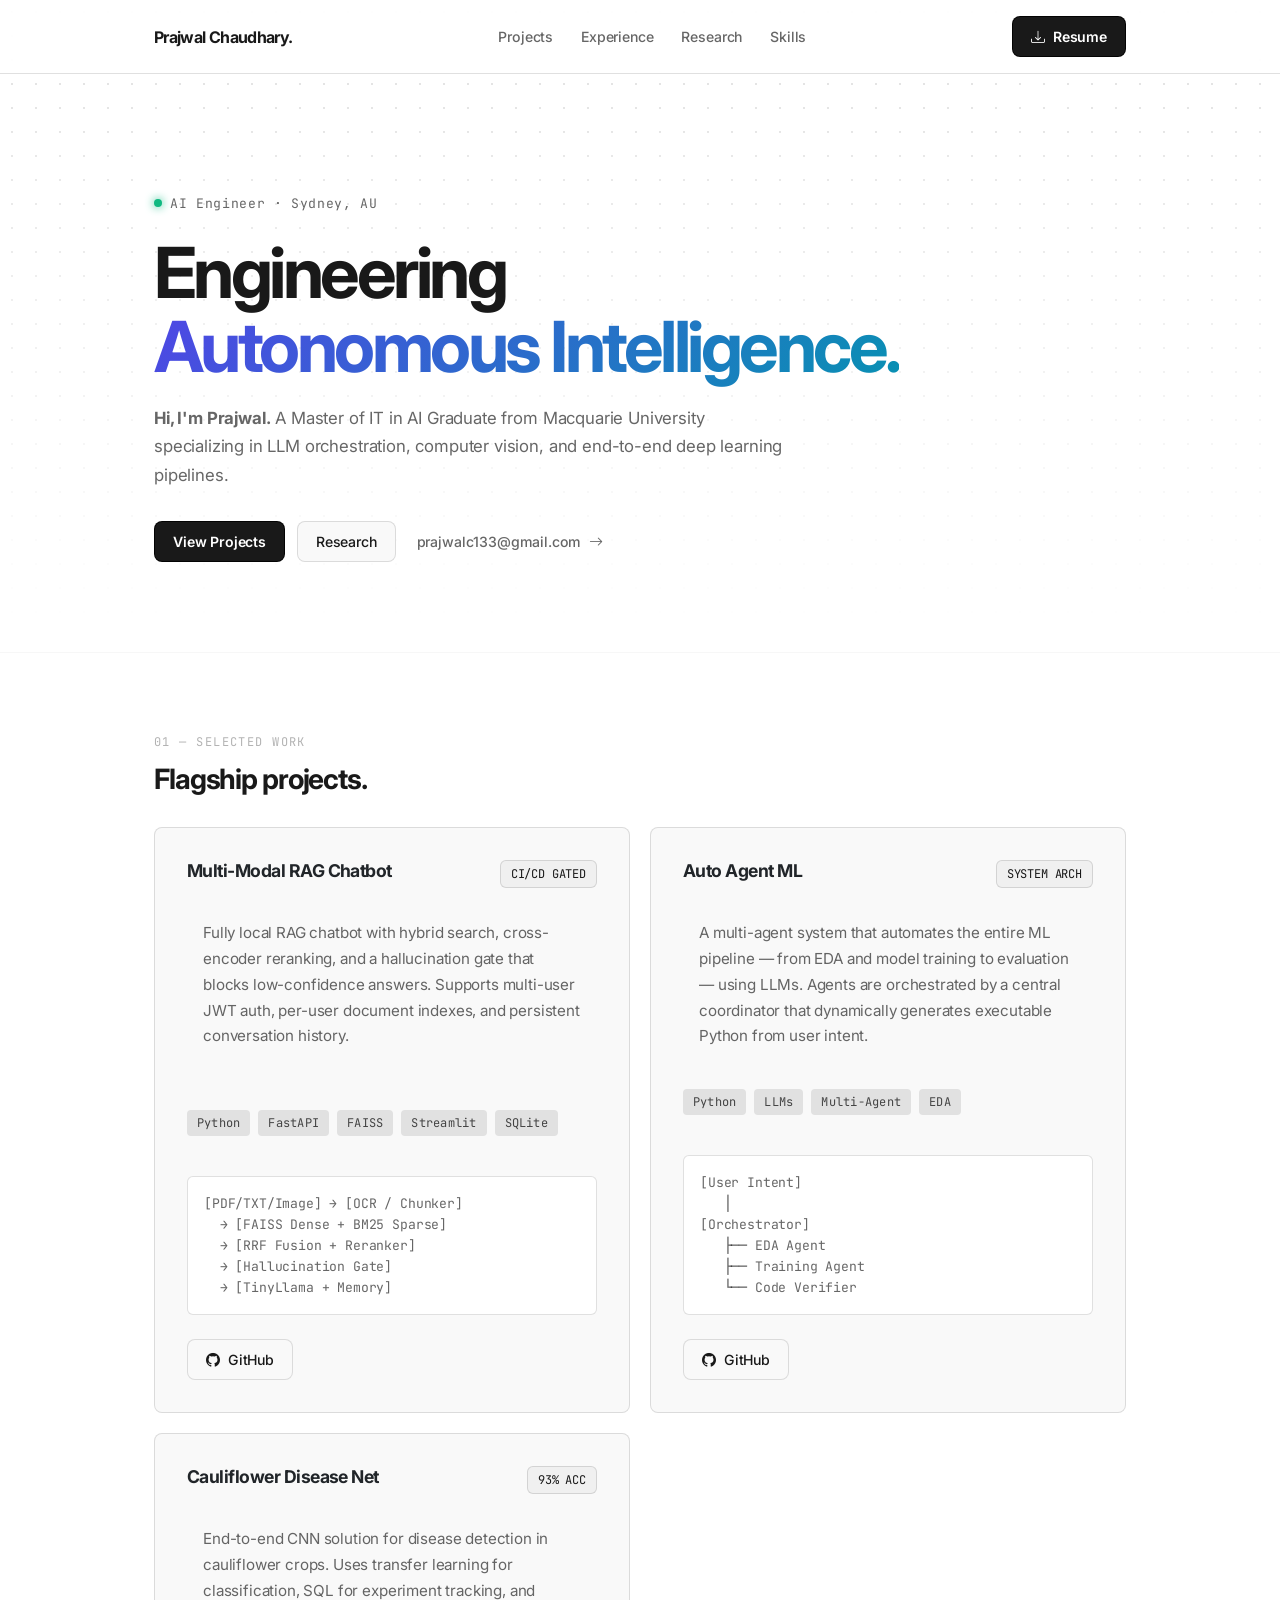
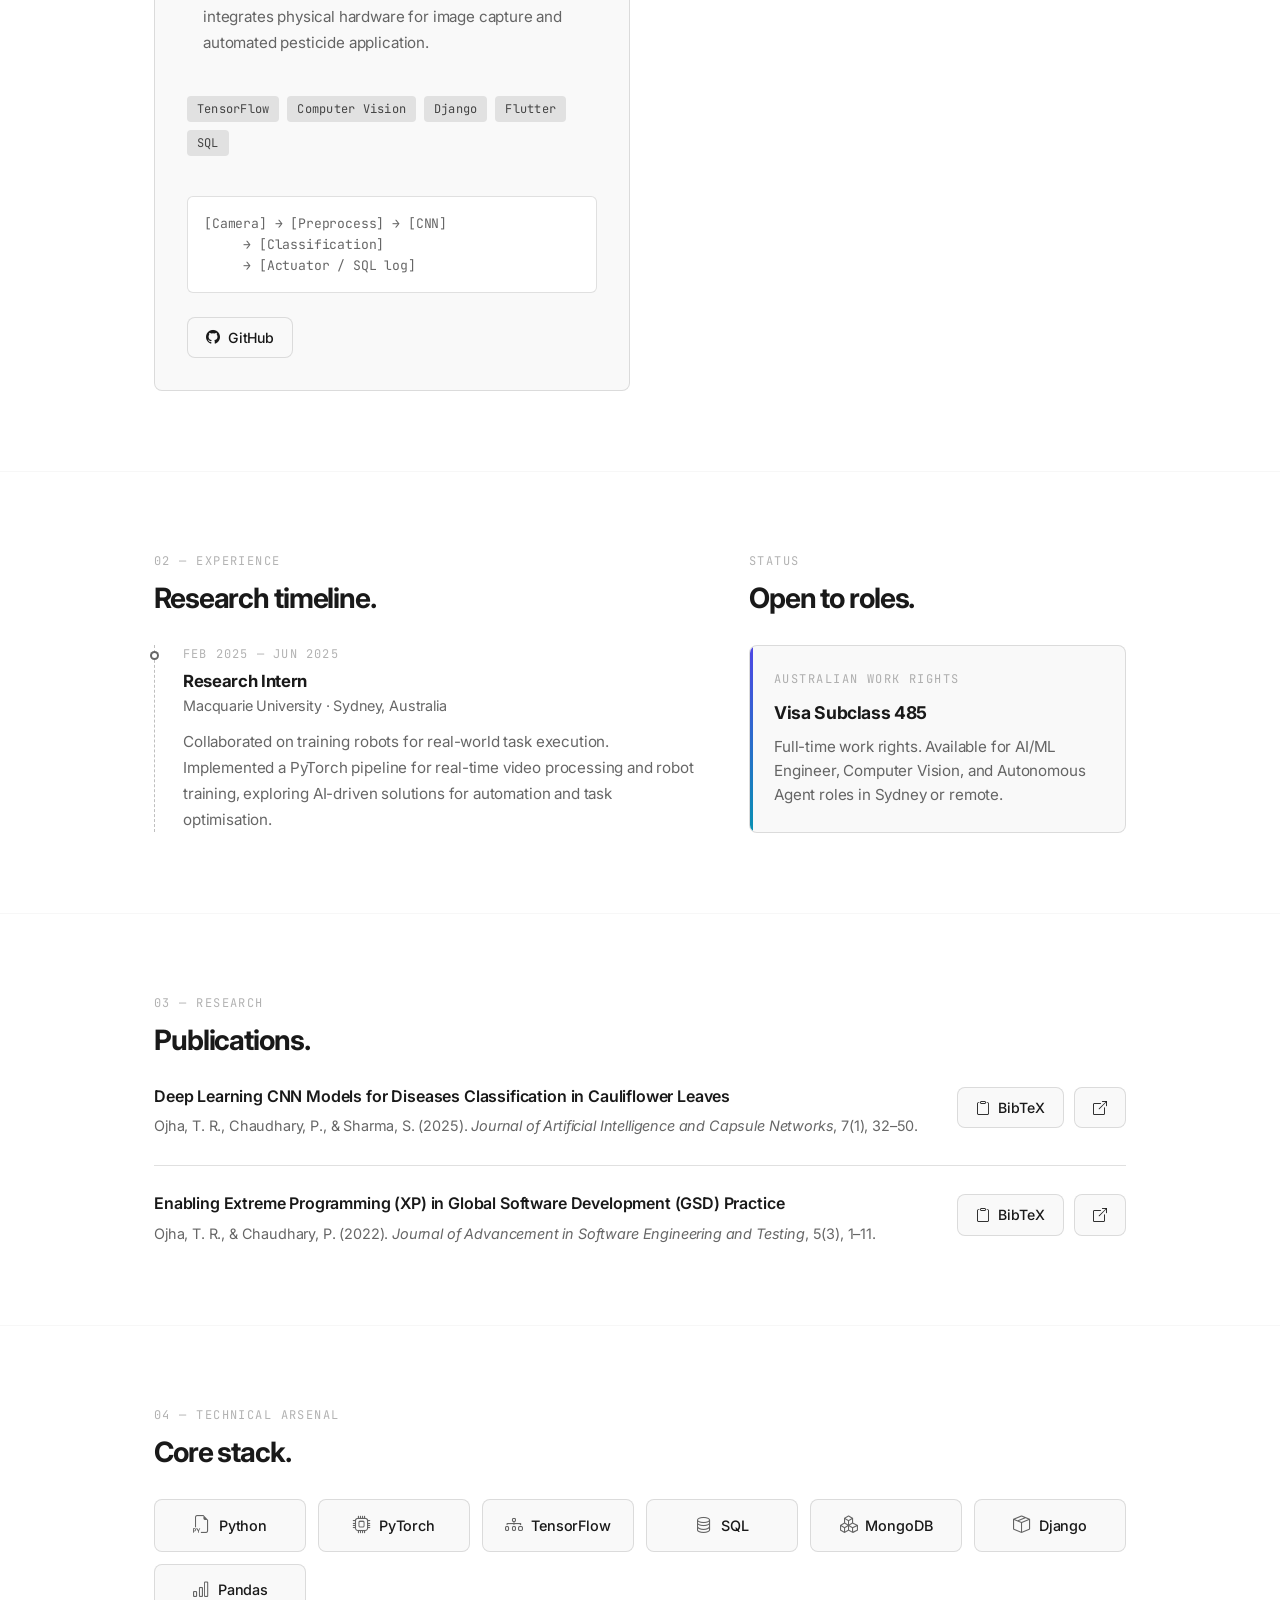
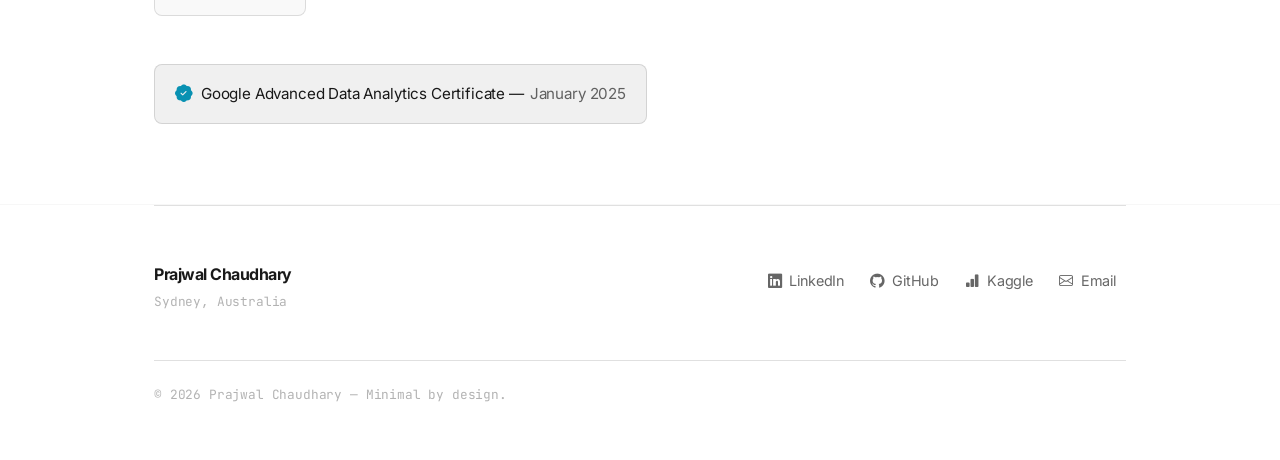
==== commit 39edbbd4: "added rag-search project card" ====
--- a/index.html
+++ b/index.html
@@ -1,19 +1,23 @@
 <!doctype html>
 <html lang="en">
+
 <head>
   <meta charset="utf-8" />
   <meta name="viewport" content="width=device-width,initial-scale=1" />
-  
+
   <!-- Basic SEO -->
   <title>Prajwal Chaudhary | AI & Autonomous Systems Engineer</title>
-  <meta name="description" content="Portfolio of Prajwal Chaudhary, an AI Engineer based in Sydney. Specializing in LLM orchestration, Computer Vision, and autonomous agent systems." />
-  <meta name="keywords" content="Prajwal Chaudhary, AI Engineer, Machine Learning, LLM, Computer Vision, PyTorch, Python, Sydney, Macquarie University" />
+  <meta name="description"
+    content="Portfolio of Prajwal Chaudhary, an AI Engineer based in Sydney. Specializing in LLM orchestration, Computer Vision, and autonomous agent systems." />
+  <meta name="keywords"
+    content="Prajwal Chaudhary, AI Engineer, Machine Learning, LLM, Computer Vision, PyTorch, Python, Sydney, Macquarie University" />
   <meta name="author" content="Prajwal Chaudhary" />
   <meta name="theme-color" content="#ffffff" />
-  
+
   <!-- Open Graph / Social Media Meta Tags -->
   <meta property="og:title" content="Prajwal Chaudhary | AI Engineer" />
-  <meta property="og:description" content="Master of IT (AI) specializing in LLMs, Deep Learning, and Autonomous Agents." />
+  <meta property="og:description"
+    content="Master of IT (AI) specializing in LLMs, Deep Learning, and Autonomous Agents." />
   <meta property="og:type" content="website" />
   <meta property="og:url" content="https://prajwalccc13.github.io/" />
   <!-- <meta property="og:image" content="assets/files/favicon.ico" /> -->
@@ -70,7 +74,9 @@
   <!-- Fonts -->
   <link rel="preconnect" href="https://fonts.googleapis.com">
   <link rel="preconnect" href="https://fonts.gstatic.com" crossorigin>
-  <link href="https://fonts.googleapis.com/css2?family=Inter:wght@300;400;500;600;700&family=JetBrains+Mono:wght@400;500&display=swap" rel="stylesheet">
+  <link
+    href="https://fonts.googleapis.com/css2?family=Inter:wght@300;400;500;600;700&family=JetBrains+Mono:wght@400;500&display=swap"
+    rel="stylesheet">
 
   <!-- Bootstrap 5 -->
   <link href="https://cdn.jsdelivr.net/npm/bootstrap@5.3.3/dist/css/bootstrap.min.css" rel="stylesheet">
@@ -81,6 +87,16 @@
   <link rel="icon" type="image/x-icon" href="assets/files/favicon.ico">
 </head>
 
+<!-- Google tag (gtag.js) -->
+<script async src="https://www.googletagmanager.com/gtag/js?id=G-5Y2ZRJJ0EP"></script>
+<script>
+  window.dataLayer = window.dataLayer || [];
+  function gtag() { dataLayer.push(arguments); }
+  gtag('js', new Date());
+
+  gtag('config', 'G-5Y2ZRJJ0EP');
+</script>
+
 <body>
 
   <!-- Background Blueprint Pattern -->
@@ -98,7 +114,8 @@
           <a href="#arsenal">Skills</a>
         </div>
         <div class="nav-actions">
-          <a class="btn-base btn-solid" href="assets/files/prajwal_chaudhary_resume.pdf" download aria-label="Download Resume PDF">
+          <a class="btn-base btn-solid" href="assets/files/prajwal_chaudhary_resume.pdf" download
+            aria-label="Download Resume PDF">
             <i class="bi bi-download" aria-hidden="true"></i> <span class="hide-mobile">Resume</span>
           </a>
         </div>
@@ -108,7 +125,7 @@
 
   <!-- Wrapping primary content in <main> for parsers -->
   <main>
-    
+
     <!-- ─── Hero ───────────────────────────────────────── -->
     <div class="w">
       <header id="top" class="hero">
@@ -120,7 +137,8 @@
           <span class="text-gradient">Autonomous Intelligence.</span>
         </h1>
         <p class="hero-sub io io-d2">
-          <strong>Hi, I'm Prajwal.</strong> A Master of IT in AI Graduate from Macquarie University specializing in LLM orchestration,
+          <strong>Hi, I'm Prajwal.</strong> A Master of IT in AI Graduate from Macquarie University specializing in LLM
+          orchestration,
           computer vision, and end-to-end deep learning pipelines.
         </p>
         <div class="hero-actions io io-d3">
@@ -142,6 +160,40 @@
         <h2 id="projects-heading" class="section-heading io io-d1">Flagship projects.</h2>
 
         <div class="card-grid">
+
+
+          <!-- Multi-Modal RAG Chatbot -->
+          <article class="card io io-d3">
+            <div class="card-top">
+              <h3 class="card-title">Multi-Modal RAG Chatbot</h3>
+              <span class="card-stat" aria-label="CI/CD Hallucination Gate">CI/CD GATED</span>
+            </div>
+            <p class="card-body">
+              Fully local RAG chatbot with hybrid search, cross-encoder reranking, and a
+              hallucination gate that blocks low-confidence answers. Supports multi-user
+              JWT auth, per-user document indexes, and persistent conversation history.
+            </p>
+            <div class="tags" aria-label="Technologies Used">
+              <span class="tag">Python</span>
+              <span class="tag">FastAPI</span>
+              <span class="tag">FAISS</span>
+              <span class="tag">Streamlit</span>
+              <span class="tag">SQLite</span>
+            </div>
+            <div class="code-block" aria-hidden="true">
+              <pre>[PDF/TXT/Image] → [OCR / Chunker]
+  → [FAISS Dense + BM25 Sparse]
+  → [RRF Fusion + Reranker]
+  → [Hallucination Gate]
+  → [TinyLlama + Memory]</pre>
+            </div>
+            <div class="card-actions">
+              <a href="https://github.com/prajwalccc13/rag-search" class="btn-base" target="_blank" rel="noreferrer"
+                aria-label="View Multi-Modal RAG Chatbot on GitHub">
+                <i class="bi bi-github" aria-hidden="true"></i> GitHub
+              </a>
+            </div>
+          </article>
 
           <!-- Auto Agent ML -->
           <article class="card io io-d1">
@@ -169,11 +221,17 @@
    └── Code Verifier</pre>
             </div>
             <div class="card-actions">
-              <a href="https://github.com/prajwalccc13/AutoAgentML" class="btn-base" target="_blank" rel="noreferrer" aria-label="View Auto Agent ML on GitHub">
+              <a href="https://github.com/prajwalccc13/AutoAgentML" class="btn-base" target="_blank" rel="noreferrer"
+                aria-label="View Auto Agent ML on GitHub">
                 <i class="bi bi-github" aria-hidden="true"></i> GitHub
               </a>
             </div>
           </article>
+
+
+
+
+
 
           <!-- Cauliflower Disease -->
           <article class="card io io-d2">
@@ -199,7 +257,8 @@
      → [Actuator / SQL log]</pre>
             </div>
             <div class="card-actions">
-              <a href="https://github.com/prajwalccc13/POC-RaspPi-Backend-new" class="btn-base" target="_blank" rel="noreferrer" aria-label="View Cauliflower Disease Net on GitHub">
+              <a href="https://github.com/prajwalccc13/POC-RaspPi-Backend-new" class="btn-base" target="_blank"
+                rel="noreferrer" aria-label="View Cauliflower Disease Net on GitHub">
                 <i class="bi bi-github" aria-hidden="true"></i> GitHub
               </a>
             </div>
@@ -239,7 +298,8 @@
             <aside class="recruiter-box io io-d2">
               <div class="label-sm">Australian Work Rights</div>
               <div class="big">Visa Subclass 485</div>
-              <p>Full-time work rights. Available for AI/ML Engineer, Computer Vision, and Autonomous Agent roles in Sydney or remote.</p>
+              <p>Full-time work rights. Available for AI/ML Engineer, Computer Vision, and Autonomous Agent roles in
+                Sydney or remote.</p>
             </aside>
           </div>
         </div>
@@ -255,13 +315,14 @@
         <h2 id="research-heading" class="section-heading io io-d1">Publications.</h2>
 
         <ul class="pub-list">
-          
+
           <li class="pub-item io io-d1" itemscope itemtype="https://schema.org/ScholarlyArticle">
             <div>
-              <h3 class="pub-title" itemprop="headline">Deep Learning CNN Models for Diseases Classification in Cauliflower Leaves</h3>
+              <h3 class="pub-title" itemprop="headline">Deep Learning CNN Models for Diseases Classification in
+                Cauliflower Leaves</h3>
               <p class="pub-meta">
-                <span itemprop="author">Ojha, T. R., Chaudhary, P., & Sharma, S.</span> 
-                (<span itemprop="datePublished">2025</span>). 
+                <span itemprop="author">Ojha, T. R., Chaudhary, P., & Sharma, S.</span>
+                (<span itemprop="datePublished">2025</span>).
                 <em itemprop="publisher">Journal of Artificial Intelligence and Capsule Networks</em>, 7(1), 32–50.
               </p>
             </div>
@@ -269,7 +330,8 @@
               <button class="btn-base" type="button" data-bibtex="bib1" aria-label="Copy BibTeX Citation">
                 <i class="bi bi-clipboard" aria-hidden="true"></i> BibTeX
               </button>
-              <a class="btn-base" href="https://irojournals.com/aicn/article/pdf/7/1/3.pdf" target="_blank" rel="noreferrer" aria-label="View Research Paper">
+              <a class="btn-base" href="https://irojournals.com/aicn/article/pdf/7/1/3.pdf" target="_blank"
+                rel="noreferrer" aria-label="View Research Paper">
                 <i class="bi bi-box-arrow-up-right" aria-hidden="true"></i>
               </a>
             </div>
@@ -277,10 +339,11 @@
 
           <li class="pub-item io io-d2" itemscope itemtype="https://schema.org/ScholarlyArticle">
             <div>
-              <h3 class="pub-title" itemprop="headline">Enabling Extreme Programming (XP) in Global Software Development (GSD) Practice</h3>
+              <h3 class="pub-title" itemprop="headline">Enabling Extreme Programming (XP) in Global Software Development
+                (GSD) Practice</h3>
               <p class="pub-meta">
-                <span itemprop="author">Ojha, T. R., & Chaudhary, P.</span> 
-                (<span itemprop="datePublished">2022</span>). 
+                <span itemprop="author">Ojha, T. R., & Chaudhary, P.</span>
+                (<span itemprop="datePublished">2022</span>).
                 <em itemprop="publisher">Journal of Advancement in Software Engineering and Testing</em>, 5(3), 1–11.
               </p>
             </div>
@@ -288,7 +351,8 @@
               <button class="btn-base" type="button" data-bibtex="bib2" aria-label="Copy BibTeX Citation">
                 <i class="bi bi-clipboard" aria-hidden="true"></i> BibTeX
               </button>
-              <a class="btn-base" href="http://www.hbrppublication.com/OJS/index.php/JASET/article/view/2817" target="_blank" rel="noreferrer" aria-label="View Research Paper">
+              <a class="btn-base" href="http://www.hbrppublication.com/OJS/index.php/JASET/article/view/2817"
+                target="_blank" rel="noreferrer" aria-label="View Research Paper">
                 <i class="bi bi-box-arrow-up-right" aria-hidden="true"></i>
               </a>
             </div>
@@ -333,9 +397,11 @@
           <div class="skill-chip"><i class="bi bi-bar-chart" aria-hidden="true"></i> Pandas</div>
         </div>
 
-        <div class="mt-5 io io-d3" style="font-size: 0.95rem; color: var(--text); background: var(--surface2); padding: 16px 20px; border-radius: var(--r); display: inline-flex; align-items: center; border: 1px solid var(--border);">
+        <div class="mt-5 io io-d3"
+          style="font-size: 0.95rem; color: var(--text); background: var(--surface2); padding: 16px 20px; border-radius: var(--r); display: inline-flex; align-items: center; border: 1px solid var(--border);">
           <i class="bi bi-patch-check-fill me-2" style="color: #0891b2; font-size: 1.1rem;" aria-hidden="true"></i>
-          Google Advanced Data Analytics Certificate &mdash; <time datetime="2025-01" style="color: var(--muted); margin-left: 6px;">January 2025</time>
+          Google Advanced Data Analytics Certificate &mdash; <time datetime="2025-01"
+            style="color: var(--muted); margin-left: 6px;">January 2025</time>
         </div>
       </section>
     </div>
@@ -354,13 +420,15 @@
           </address>
         </div>
         <div class="footer-links">
-          <a href="https://www.linkedin.com/in/prajwal-chaudhary/" target="_blank" rel="noreferrer" aria-label="LinkedIn Profile">
+          <a href="https://www.linkedin.com/in/prajwal-chaudhary/" target="_blank" rel="noreferrer"
+            aria-label="LinkedIn Profile">
             <i class="bi bi-linkedin" aria-hidden="true"></i> LinkedIn
           </a>
           <a href="https://github.com/prajwalccc13" target="_blank" rel="noreferrer" aria-label="GitHub Profile">
             <i class="bi bi-github" aria-hidden="true"></i> GitHub
           </a>
-          <a href="https://www.kaggle.com/prajwalchaudhary" target="_blank" rel="noreferrer" aria-label="Kaggle Profile">
+          <a href="https://www.kaggle.com/prajwalchaudhary" target="_blank" rel="noreferrer"
+            aria-label="Kaggle Profile">
             <i class="bi bi-bar-chart-fill" aria-hidden="true"></i> Kaggle
           </a>
           <a href="mailto:prajwalc133@gmail.com" aria-label="Send Email">
@@ -380,4 +448,5 @@
   <script src="assets/js/script.js" defer></script>
 
 </body>
-</html>
+
+</html>
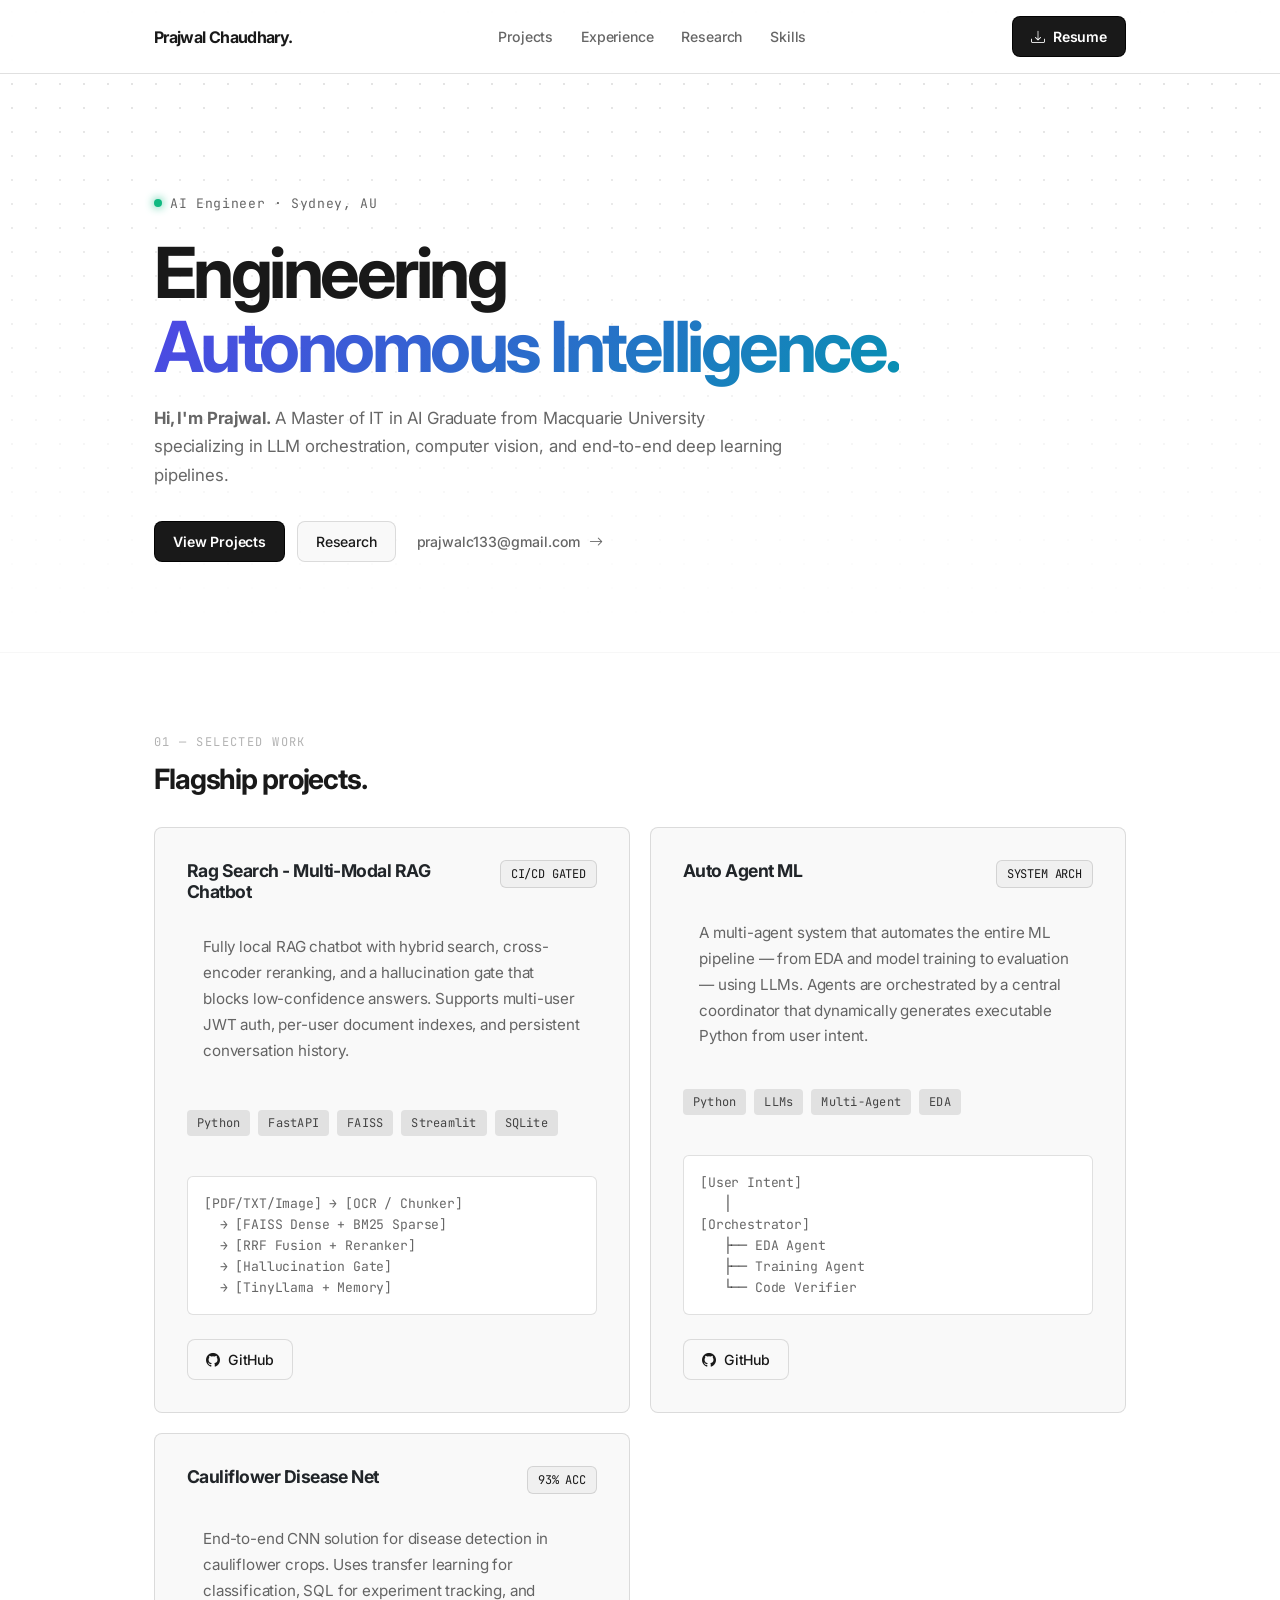
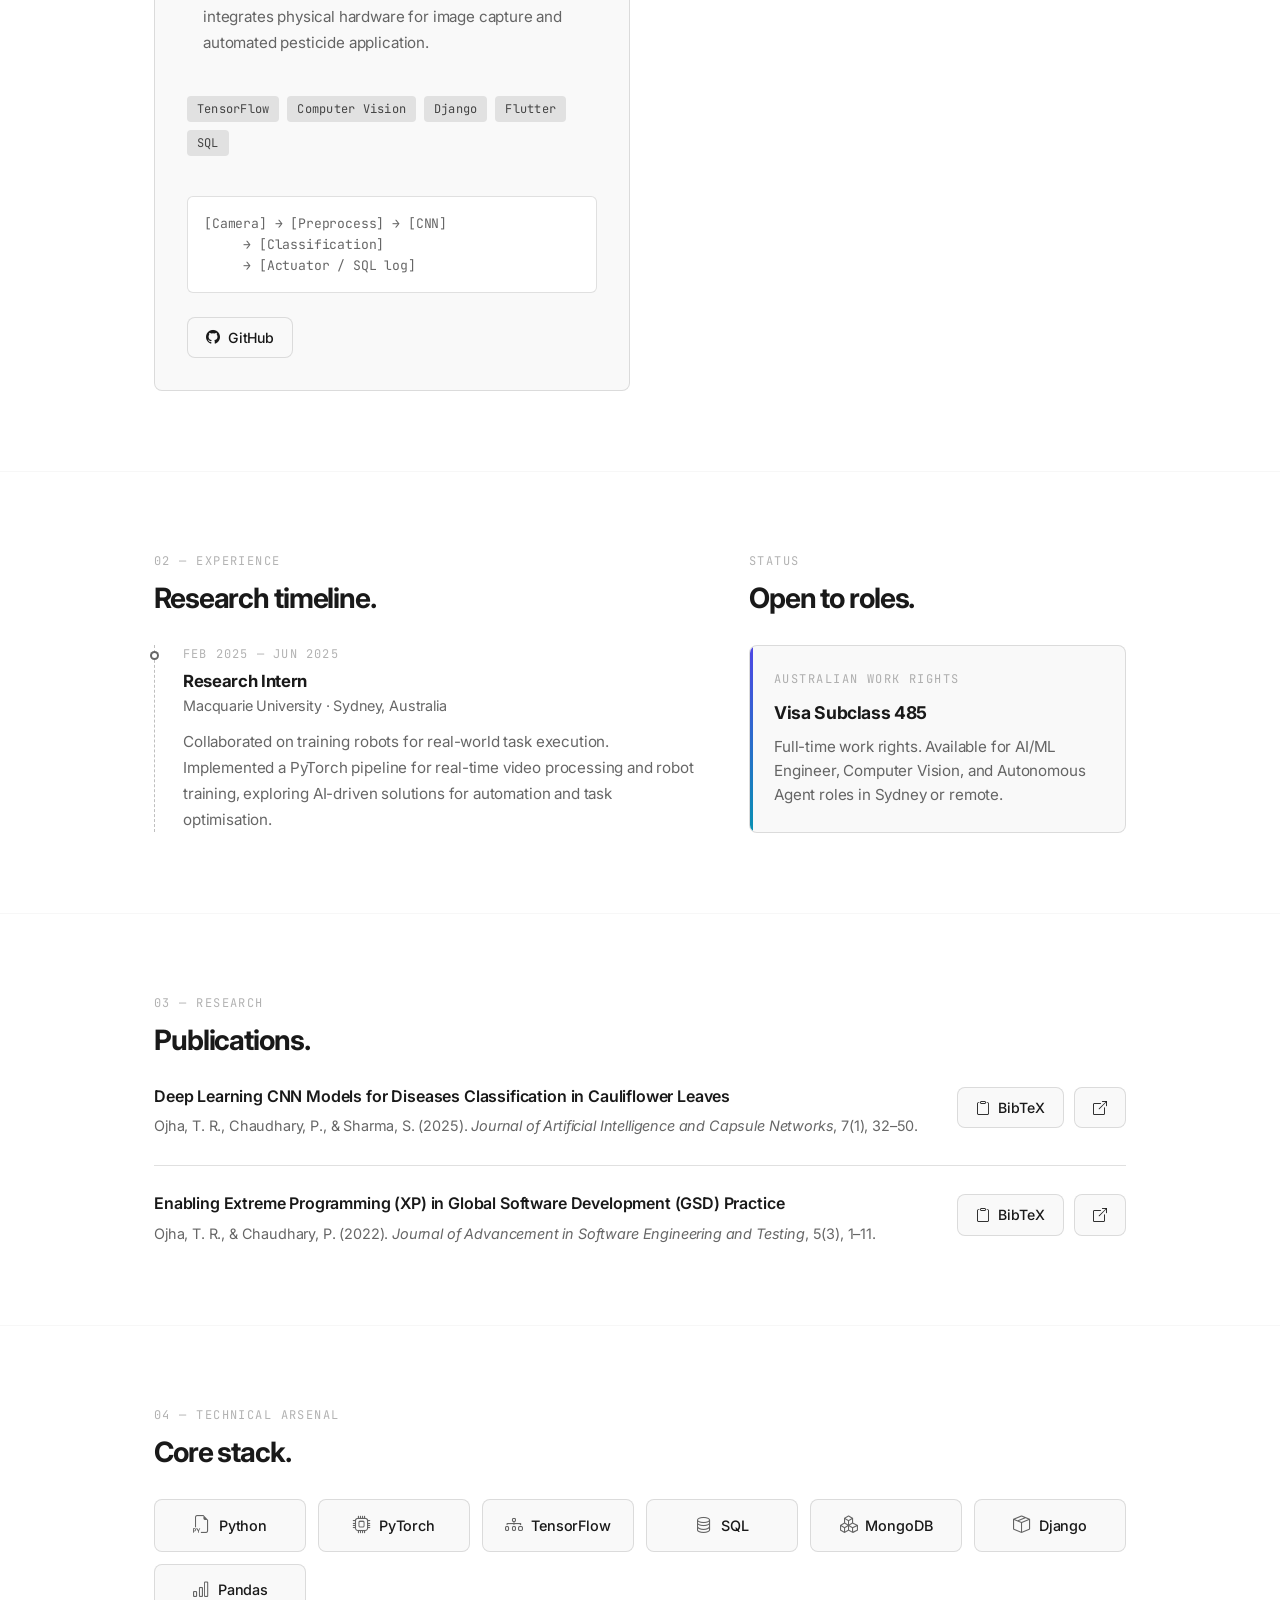
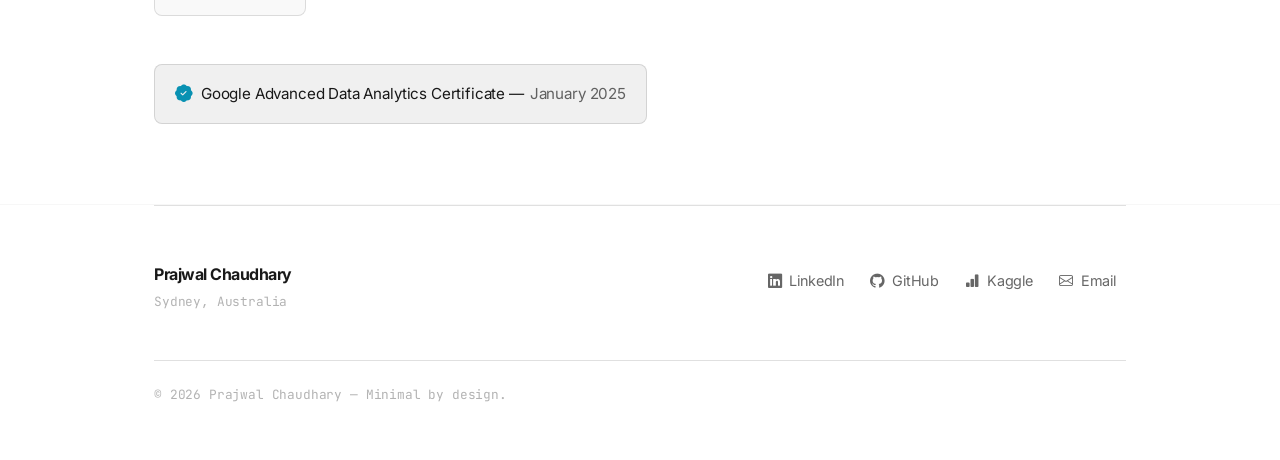
==== commit 5095f295: "updated project name" ====
--- a/index.html
+++ b/index.html
@@ -165,7 +165,7 @@
           <!-- Multi-Modal RAG Chatbot -->
           <article class="card io io-d3">
             <div class="card-top">
-              <h3 class="card-title">Multi-Modal RAG Chatbot</h3>
+              <h3 class="card-title">Rag Search - Multi-Modal RAG Chatbot</h3>
               <span class="card-stat" aria-label="CI/CD Hallucination Gate">CI/CD GATED</span>
             </div>
             <p class="card-body">
@@ -229,10 +229,6 @@
           </article>
 
 
-
-
-
-
           <!-- Cauliflower Disease -->
           <article class="card io io-d2">
             <div class="card-top">
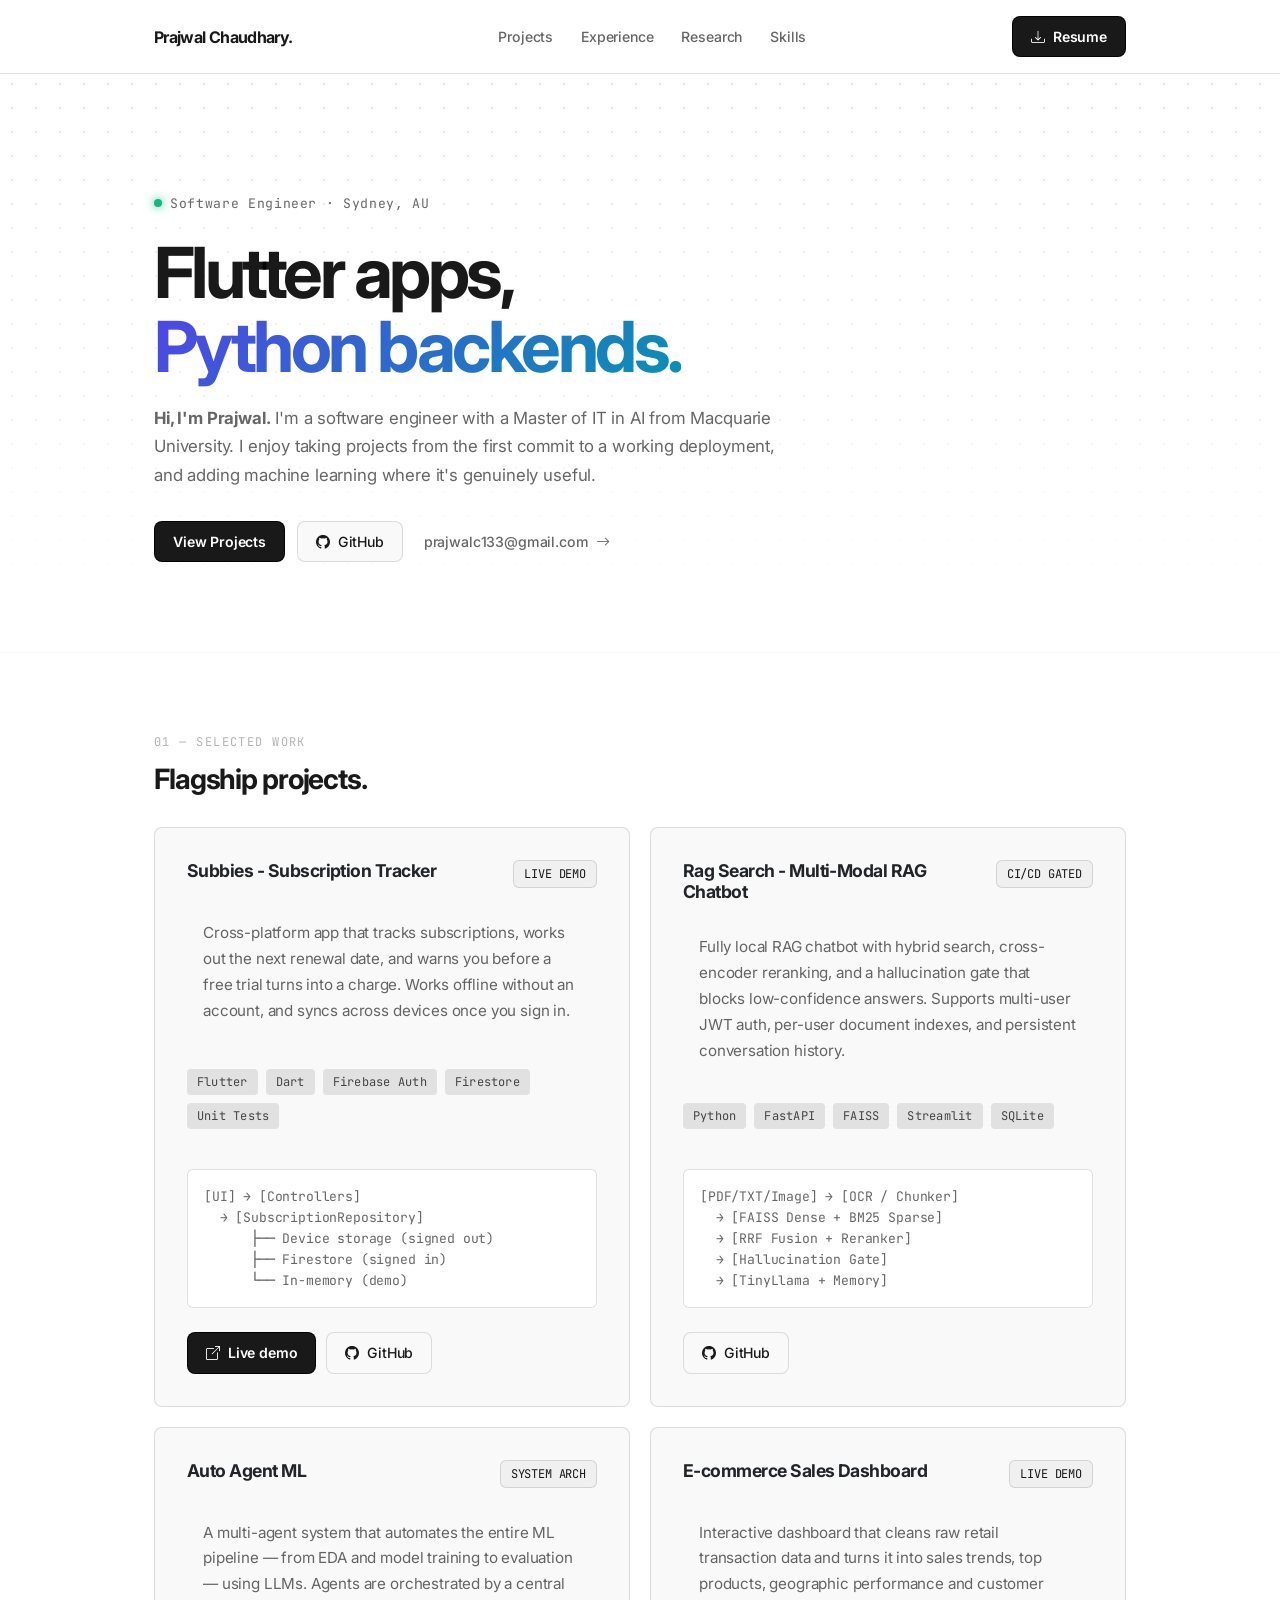
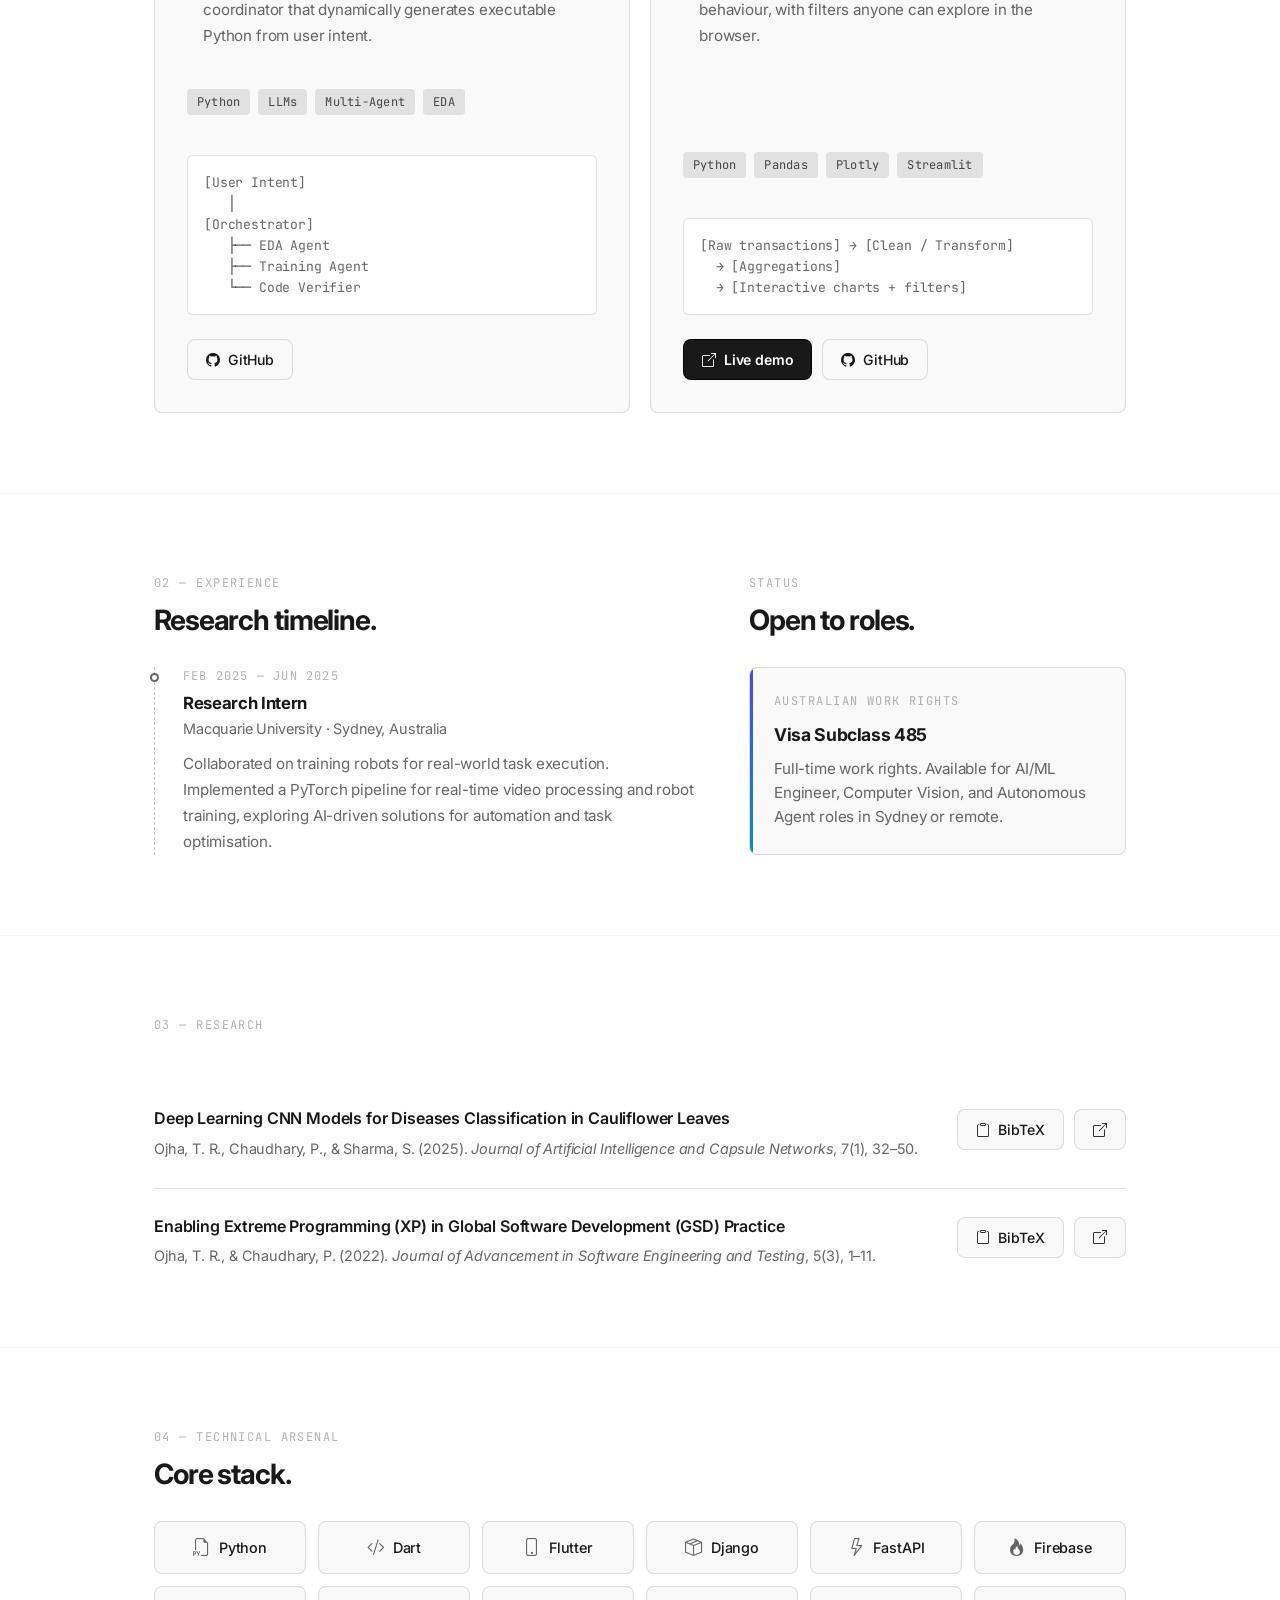
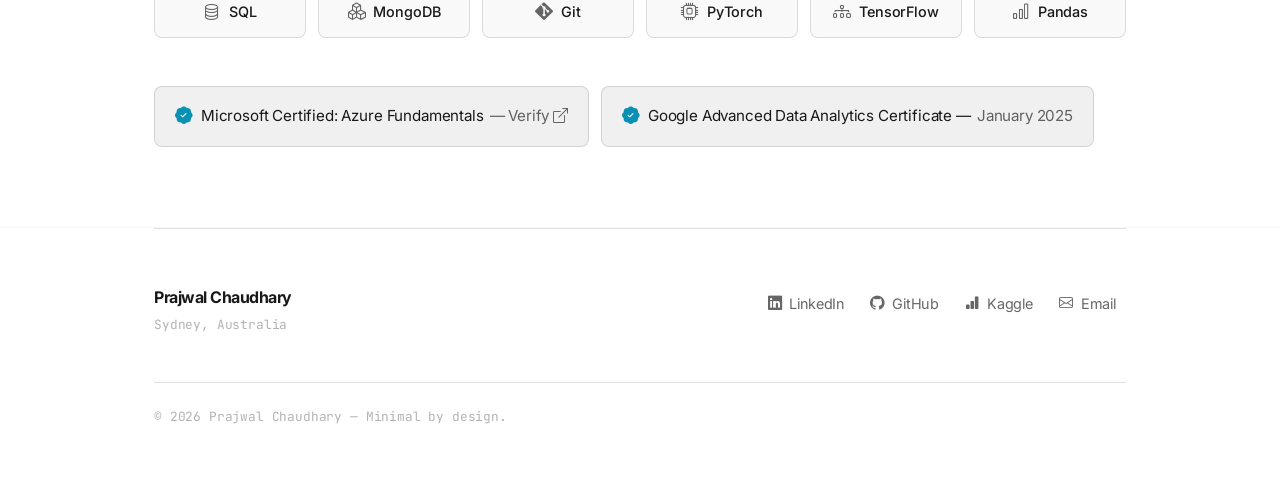
==== commit 9277ac5f: "updated projects" ====
--- a/index.html
+++ b/index.html
@@ -28,8 +28,8 @@
     "@context": "https://schema.org",
     "@type": "Person",
     "name": "Prajwal Chaudhary",
-    "jobTitle": "AI Engineer",
-    "description": "Computer Engineer specializing in Artificial Intelligence, autonomous agents, and deep learning.",
+    "jobTitle": "Software Engineer",
+    "description": "Software engineer building Flutter apps, Python and Django backends, and machine learning features.",
     "url": "https://prajwalccc13.github.io/",
     "address": {
       "@type": "PostalAddress",
@@ -49,14 +49,16 @@
       }
     ],
     "knowsAbout": [
-      "Artificial Intelligence",
       "Software Engineering",
+      "Flutter",
+      "Dart",
+      "Python",
+      "Django",
+      "FastAPI",
+      "Firebase",
+      "SQL",
       "Machine Learning",
-      "LLM Orchestration",
-      "Computer Vision",
-      "Python",
-      "PyTorch",
-      "TensorFlow"
+      "PyTorch"
     ],
     "hasCredential": {
       "@type": "EducationalOccupationalCredential",
@@ -71,6 +73,7 @@
   }
   </script>
 
+
   <!-- Fonts -->
   <link rel="preconnect" href="https://fonts.googleapis.com">
   <link rel="preconnect" href="https://fonts.gstatic.com" crossorigin>
@@ -102,7 +105,7 @@
   <!-- Background Blueprint Pattern -->
   <div class="bg-pattern" aria-hidden="true"></div>
 
-  <!-- ─── Navbar ─────────────────────────────────────── -->
+  <!-- Navbar -->
   <nav class="nav-wrap" aria-label="Main Navigation">
     <div class="w">
       <div class="nav-inner">
@@ -126,24 +129,26 @@
   <!-- Wrapping primary content in <main> for parsers -->
   <main>
 
-    <!-- ─── Hero ───────────────────────────────────────── -->
-    <div class="w">
+    <!--  Hero  -->
+        <div class="w">
       <header id="top" class="hero">
         <div class="hero-eyebrow io">
-          <span class="status-dot" aria-hidden="true"></span> AI Engineer · Sydney, AU
+          <span class="status-dot" aria-hidden="true"></span> Software Engineer · Sydney, AU
         </div>
         <h1 class="hero-title io io-d1">
-          Engineering<br>
-          <span class="text-gradient">Autonomous Intelligence.</span>
+          Flutter apps,<br>
+          <span class="text-gradient">Python backends.</span>
         </h1>
         <p class="hero-sub io io-d2">
-          <strong>Hi, I'm Prajwal.</strong> A Master of IT in AI Graduate from Macquarie University specializing in LLM
-          orchestration,
-          computer vision, and end-to-end deep learning pipelines.
+          <strong>Hi, I'm Prajwal.</strong> I'm a software engineer with a Master of IT in AI from Macquarie
+          University. I enjoy taking projects from the first commit to a working deployment, and adding
+          machine learning where it's genuinely useful.
         </p>
         <div class="hero-actions io io-d3">
           <a href="#projects" class="btn-base btn-solid">View Projects</a>
-          <a href="#publications" class="btn-base">Research</a>
+          <a href="https://github.com/prajwalccc13" class="btn-base" target="_blank" rel="noreferrer">
+            <i class="bi bi-github" aria-hidden="true"></i> GitHub
+          </a>
           <a href="mailto:prajwalc133@gmail.com" class="btn-base btn-ghost">
             prajwalc133@gmail.com <i class="bi bi-arrow-right" aria-hidden="true"></i>
           </a>
@@ -151,9 +156,11 @@
       </header>
     </div>
 
+
+
     <hr class="divider">
 
-    <!-- ─── Projects ───────────────────────────────────── -->
+    <!--  Projects  -->
     <div class="w">
       <section id="projects" class="section" aria-labelledby="projects-heading">
         <div class="section-label io" aria-hidden="true">01 — Selected Work</div>
@@ -161,9 +168,45 @@
 
         <div class="card-grid">
 
+          <!-- Subbies -->
+          <article class="card io io-d1">
+            <div class="card-top">
+              <h3 class="card-title">Subbies - Subscription Tracker</h3>
+              <span class="card-stat" aria-label="Live demo available">LIVE DEMO</span>
+            </div>
+            <p class="card-body">
+              Cross-platform app that tracks subscriptions, works out the next renewal date, and warns
+              you before a free trial turns into a charge. Works offline without an account, and syncs
+              across devices once you sign in.
+            </p>
+            <div class="tags" aria-label="Technologies Used">
+              <span class="tag">Flutter</span>
+              <span class="tag">Dart</span>
+              <span class="tag">Firebase Auth</span>
+              <span class="tag">Firestore</span>
+              <span class="tag">Unit Tests</span>
+            </div>
+            <div class="code-block" aria-hidden="true">
+              <pre>[UI] → [Controllers]
+  → [SubscriptionRepository]
+      ├── Device storage (signed out)
+      ├── Firestore (signed in)
+      └── In-memory (demo)</pre>
+            </div>
+            <div class="card-actions">
+              <a href="https://subbies-app.web.app/demo" class="btn-base btn-solid" target="_blank" rel="noreferrer"
+                aria-label="Open the Subbies live demo">
+                <i class="bi bi-box-arrow-up-right" aria-hidden="true"></i> Live demo
+              </a>
+              <a href="https://github.com/prajwalccc13/subbies" class="btn-base" target="_blank" rel="noreferrer"
+                aria-label="View Subbies on GitHub">
+                <i class="bi bi-github" aria-hidden="true"></i> GitHub
+              </a>
+            </div>
+          </article>
 
           <!-- Multi-Modal RAG Chatbot -->
-          <article class="card io io-d3">
+          <article class="card io io-d2">
             <div class="card-top">
               <h3 class="card-title">Rag Search - Multi-Modal RAG Chatbot</h3>
               <span class="card-stat" aria-label="CI/CD Hallucination Gate">CI/CD GATED</span>
@@ -196,7 +239,7 @@
           </article>
 
           <!-- Auto Agent ML -->
-          <article class="card io io-d1">
+          <article class="card io io-d3">
             <div class="card-top">
               <h3 class="card-title">Auto Agent ML</h3>
               <span class="card-stat" aria-label="System Architecture">SYSTEM ARCH</span>
@@ -229,32 +272,35 @@
           </article>
 
 
-          <!-- Cauliflower Disease -->
-          <article class="card io io-d2">
+          <!-- Online Retail Dashboard -->
+          <article class="card io io-d1">
             <div class="card-top">
-              <h3 class="card-title">Cauliflower Disease Net</h3>
-              <span class="card-stat" aria-label="93% Accuracy Achieved">93% ACC</span>
+              <h3 class="card-title">E-commerce Sales Dashboard</h3>
+              <span class="card-stat" aria-label="Live demo available">LIVE DEMO</span>
             </div>
             <p class="card-body">
-              End-to-end CNN solution for disease detection in cauliflower crops. Uses transfer
-              learning for classification, SQL for experiment tracking, and integrates physical
-              hardware for image capture and automated pesticide application.
+              Interactive dashboard that cleans raw retail transaction data and turns it into sales
+              trends, top products, geographic performance and customer behaviour, with filters
+              anyone can explore in the browser.
             </p>
             <div class="tags" aria-label="Technologies Used">
-              <span class="tag">TensorFlow</span>
-              <span class="tag">Computer Vision</span>
-              <span class="tag">Django</span>
-              <span class="tag">Flutter</span>
-              <span class="tag">SQL</span>
+              <span class="tag">Python</span>
+              <span class="tag">Pandas</span>
+              <span class="tag">Plotly</span>
+              <span class="tag">Streamlit</span>
             </div>
             <div class="code-block" aria-hidden="true">
-              <pre>[Camera] → [Preprocess] → [CNN]
-     → [Classification]
-     → [Actuator / SQL log]</pre>
+              <pre>[Raw transactions] → [Clean / Transform]
+  → [Aggregations]
+  → [Interactive charts + filters]</pre>
             </div>
             <div class="card-actions">
-              <a href="https://github.com/prajwalccc13/POC-RaspPi-Backend-new" class="btn-base" target="_blank"
-                rel="noreferrer" aria-label="View Cauliflower Disease Net on GitHub">
+              <a href="https://online-retails-dashboard.streamlit.app/" class="btn-base btn-solid" target="_blank"
+                rel="noreferrer" aria-label="Open the dashboard live demo">
+                <i class="bi bi-box-arrow-up-right" aria-hidden="true"></i> Live demo
+              </a>
+              <a href="https://github.com/prajwalccc13/online-retail-dashboard" class="btn-base" target="_blank"
+                rel="noreferrer" aria-label="View the dashboard on GitHub">
                 <i class="bi bi-github" aria-hidden="true"></i> GitHub
               </a>
             </div>
@@ -263,6 +309,7 @@
         </div>
       </section>
     </div>
+
 
     <hr class="divider">
 
@@ -377,7 +424,7 @@
 
     <hr class="divider">
 
-    <!-- ─── Arsenal ─────────────────────────────────────── -->
+    <!--  Arsenal  -->
     <div class="w">
       <section id="arsenal" class="section" aria-labelledby="skills-heading">
         <div class="section-label io" aria-hidden="true">04 — Technical Arsenal</div>
@@ -385,26 +432,43 @@
 
         <div class="skills-grid io io-d2" aria-label="List of technical skills">
           <div class="skill-chip"><i class="bi bi-filetype-py" aria-hidden="true"></i> Python</div>
+          <div class="skill-chip"><i class="bi bi-code-slash" aria-hidden="true"></i> Dart</div>
+          <div class="skill-chip"><i class="bi bi-phone" aria-hidden="true"></i> Flutter</div>
+          <div class="skill-chip"><i class="bi bi-box-seam" aria-hidden="true"></i> Django</div>
+          <div class="skill-chip"><i class="bi bi-lightning" aria-hidden="true"></i> FastAPI</div>
+          <div class="skill-chip"><i class="bi bi-fire" aria-hidden="true"></i> Firebase</div>
+          <div class="skill-chip"><i class="bi bi-database" aria-hidden="true"></i> SQL</div>
+          <div class="skill-chip"><i class="bi bi-boxes" aria-hidden="true"></i> MongoDB</div>
+          <div class="skill-chip"><i class="bi bi-git" aria-hidden="true"></i> Git</div>
           <div class="skill-chip"><i class="bi bi-cpu" aria-hidden="true"></i> PyTorch</div>
           <div class="skill-chip"><i class="bi bi-diagram-3" aria-hidden="true"></i> TensorFlow</div>
-          <div class="skill-chip"><i class="bi bi-database" aria-hidden="true"></i> SQL</div>
-          <div class="skill-chip"><i class="bi bi-boxes" aria-hidden="true"></i> MongoDB</div>
-          <div class="skill-chip"><i class="bi bi-box-seam" aria-hidden="true"></i> Django</div>
           <div class="skill-chip"><i class="bi bi-bar-chart" aria-hidden="true"></i> Pandas</div>
         </div>
 
-        <div class="mt-5 io io-d3"
-          style="font-size: 0.95rem; color: var(--text); background: var(--surface2); padding: 16px 20px; border-radius: var(--r); display: inline-flex; align-items: center; border: 1px solid var(--border);">
-          <i class="bi bi-patch-check-fill me-2" style="color: #0891b2; font-size: 1.1rem;" aria-hidden="true"></i>
-          Google Advanced Data Analytics Certificate &mdash; <time datetime="2025-01"
-            style="color: var(--muted); margin-left: 6px;">January 2025</time>
+        <div class="mt-5 io io-d3" style="display: flex; flex-wrap: wrap; gap: 12px;">
+          <a href="https://learn.microsoft.com/api/credentials/share/en-us/PrajwalChaudhary/3D439FDAC0903179?sharingId=3F5A9443692EA07"
+            target="_blank" rel="noreferrer" aria-label="Verify Microsoft Certified: Azure Fundamentals credential"
+            style="font-size: 0.95rem; color: var(--text); text-decoration: none; background: var(--surface2); padding: 16px 20px; border-radius: var(--r); display: inline-flex; align-items: center; border: 1px solid var(--border);">
+            <i class="bi bi-patch-check-fill me-2" style="color: #0891b2; font-size: 1.1rem;" aria-hidden="true"></i>
+            Microsoft Certified: Azure Fundamentals
+            <span style="color: var(--muted); margin-left: 6px;">&mdash; Verify <i class="bi bi-box-arrow-up-right"
+                aria-hidden="true"></i></span>
+          </a>
+          <div
+            style="font-size: 0.95rem; color: var(--text); background: var(--surface2); padding: 16px 20px; border-radius: var(--r); display: inline-flex; align-items: center; border: 1px solid var(--border);">
+            <i class="bi bi-patch-check-fill me-2" style="color: #0891b2; font-size: 1.1rem;" aria-hidden="true"></i>
+            Google Advanced Data Analytics Certificate &mdash; <time datetime="2025-01"
+              style="color: var(--muted); margin-left: 6px;">January 2025</time>
+          </div>
         </div>
       </section>
     </div>
 
+
+
   </main>
 
-  <!-- ─── Footer ──────────────────────────────────────── -->
+  <!--  Footer  -->
   <hr class="divider">
   <div class="w">
     <footer aria-label="Site Footer">
@@ -438,7 +502,7 @@
     </footer>
   </div>
 
-  <!-- ─── Scripts ─────────────────────────────────────── -->
+  <!--  Scripts  -->
   <!-- Note: Added defer to bootstrap bundle to prevent render-blocking -->
   <script src="https://cdn.jsdelivr.net/npm/bootstrap@5.3.3/dist/js/bootstrap.bundle.min.js" defer></script>
   <script src="assets/js/script.js" defer></script>
